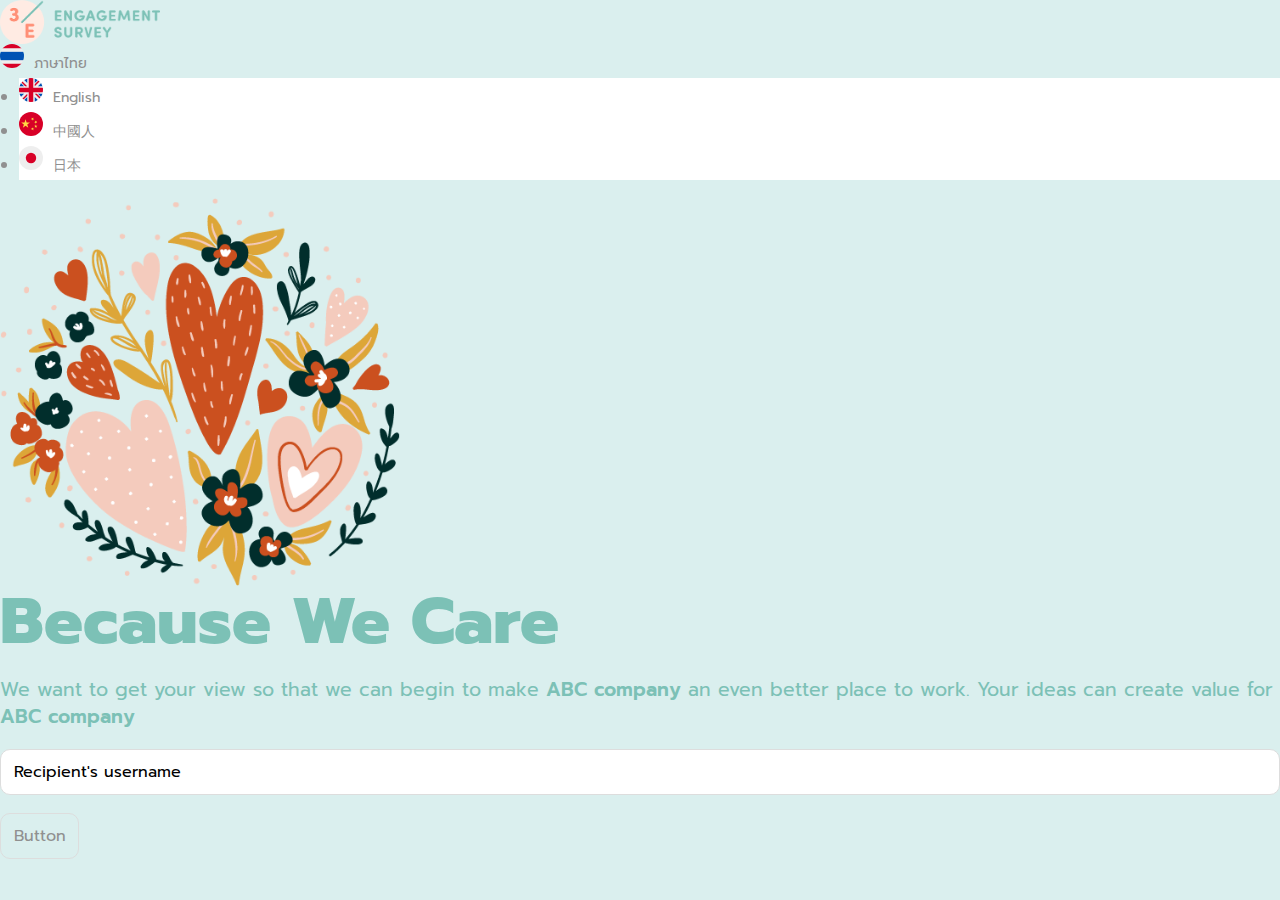
==== index.html @ 253b6a77 "New: Add hero section" ====
<!doctype html>
<html lang="en">

  <head>

    <title>3E Engagement Survey</title>

    <meta charset="utf-8">
    <meta name="viewport" content="width=device-width, initial-scale=1">
    <meta name="description" content="Powerful features built for business, designed for people, loved by teams.">

    <link href="https://cdn.jsdelivr.net/npm/bootstrap@5.2.2/dist/css/bootstrap.min.css" rel="stylesheet" integrity="sha384-Zenh87qX5JnK2Jl0vWa8Ck2rdkQ2Bzep5IDxbcnCeuOxjzrPF/et3URy9Bv1WTRi" crossorigin="anonymous">
    <link rel="preconnect" href="https://fonts.googleapis.com">
    <link rel="preconnect" href="https://fonts.gstatic.com" crossorigin>
    <link href="https://fonts.googleapis.com/css2?family=Prompt:wght@400;600;800&display=swap" rel="stylesheet">
    <link href="./assets/css/main.css" rel="stylesheet">
    <link type="image/png" href="./assets/img/favicon.png" rel="icon">

    <meta property="og:title" content="3E Engagement Survey">
    <meta property="og:url" content="//3esurvey.com">
    <meta property="og:site_name" content="3esurvey.com">
    <meta property="og:description" content="Powerful features built for business, designed for people, loved by teams.">
    <meta property="og:type" content="website">
    <meta property="og:image" content="./assets/img/og-cover.jpg">
  </head>

  <body>

    <header class="p-4">
      <div class="container">
        <div class="d-flex justify-content-between align-items-center">
          <h1 class="logo">3E Engagement Survey</h1>
  
          <div class="language dropdown text-end dropdown-menu-end">
            <a href="#" class="d-block text-decoration-none dropdown-toggle" data-bs-toggle="dropdown" aria-expanded="false">
              <svg xmlns="http://www.w3.org/2000/svg" width="24" height="24" viewBox="0 0 512 512"><mask id="a"><circle cx="256" cy="256" r="256" fill="#fff"/></mask><g mask="url(#a)"><path fill="#d80027" d="M0 0h512v89l-79.2 163.7L512 423v89H0v-89l82.7-169.6L0 89z"/><path fill="#eee" d="M0 89h512v78l-42.6 91.2L512 345v78H0v-78l40-92.5L0 167z"/><path fill="#0052b4" d="M0 167h512v178H0z"/></g></svg>
              <span>ภาษาไทย</span>
            </a>
            <ul class="dropdown-menu p-2 mt-2">
              <li>
                <a class="dropdown-item d-flex gap-3 py-2" href="#">
                  <svg xmlns="http://www.w3.org/2000/svg" width="24" height="24" viewBox="0 0 512 512"><mask id="a"><circle cx="256" cy="256" r="256" fill="#fff"/></mask><g mask="url(#a)"><path fill="#eee" d="m0 0 8 22-8 23v23l32 54-32 54v32l32 48-32 48v32l32 54-32 54v68l22-8 23 8h23l54-32 54 32h32l48-32 48 32h32l54-32 54 32h68l-8-22 8-23v-23l-32-54 32-54v-32l-32-48 32-48v-32l-32-54 32-54V0l-22 8-23-8h-23l-54 32-54-32h-32l-48 32-48-32h-32l-54 32L68 0H0z"/><path fill="#0052b4" d="M336 0v108L444 0Zm176 68L404 176h108zM0 176h108L0 68ZM68 0l108 108V0Zm108 512V404L68 512ZM0 444l108-108H0Zm512-108H404l108 108Zm-68 176L336 404v108z"/><path fill="#d80027" d="M0 0v45l131 131h45L0 0zm208 0v208H0v96h208v208h96V304h208v-96H304V0h-96zm259 0L336 131v45L512 0h-45zM176 336 0 512h45l131-131v-45zm160 0 176 176v-45L381 336h-45z"/></g></svg>
                  <span>English</span>
                </a>
              </li>
              <li>
                <a class="dropdown-item d-flex gap-3 py-2" href="#">
                  <svg xmlns="http://www.w3.org/2000/svg" width="24" height="24" viewBox="0 0 512 512"><mask id="a"><circle cx="256" cy="256" r="256" fill="#fff"/></mask><g mask="url(#a)"><path fill="#d80027" d="M0 0h512v512H0z"/><path fill="#ffda44" d="m140.1 155.8 22.1 68h71.5l-57.8 42.1 22.1 68-57.9-42-57.9 42 22.2-68-57.9-42.1H118zm163.4 240.7-16.9-20.8-25 9.7 14.5-22.5-16.9-20.9 25.9 6.9 14.6-22.5 1.4 26.8 26 6.9-25.1 9.6zm33.6-61 8-25.6-21.9-15.5 26.8-.4 7.9-25.6 8.7 25.4 26.8-.3-21.5 16 8.6 25.4-21.9-15.5zm45.3-147.6L370.6 212l19.2 18.7-26.5-3.8-11.8 24-4.6-26.4-26.6-3.8 23.8-12.5-4.6-26.5 19.2 18.7zm-78.2-73-2 26.7 24.9 10.1-26.1 6.4-1.9 26.8-14.1-22.8-26.1 6.4 17.3-20.5-14.2-22.7 24.9 10.1z"/></g></svg>
                  <span>中國人</span>
                </a>
              </li>
              <li>
                <a class="dropdown-item d-flex gap-3 py-2" href="#">
                  <svg xmlns="http://www.w3.org/2000/svg" width="24" height="24" viewBox="0 0 512 512"><mask id="a"><circle cx="256" cy="256" r="256" fill="#fff"/></mask><g mask="url(#a)"><path fill="#eee" d="M0 0h512v512H0z"/><circle cx="256" cy="256" r="111.3" fill="#d80027"/></g></svg>
                  <span>日本</span>
                </a>
              </li>
            </ul>
          </div>

        </div>
      </div>
    </header>

    <section class="hero">
      <div class="container">

        <div class="px-4 py-3 text-center">
          <img class="home-img d-block mx-auto mb-5" src="assets/img/home-img.png">
          <h1 class="title">Because We Care</h1>
          <div class="col-lg-6 mx-auto">
            <p class="lead mb-4">We want to get your view so that we can begin to make <b>ABC company</b> an even better place to work. Your ideas can create value for <b>ABC company</b></p>
          </div>
        </div>
        
      </div>
    </section>

    <section class="login">
      <div class="container">

        <div class="input-group mb-3">
          <input type="text" class="form-control" placeholder="Recipient's username" aria-label="Recipient's username" aria-describedby="button-addon2">
          <button class="btn btn-outline-secondary" type="button" id="button-addon2">Button</button>
        </div>

      </div>
    </section>
    
    <script src="https://cdn.jsdelivr.net/npm/@popperjs/core@2.11.6/dist/umd/popper.min.js" integrity="sha384-oBqDVmMz9ATKxIep9tiCxS/Z9fNfEXiDAYTujMAeBAsjFuCZSmKbSSUnQlmh/jp3" crossorigin="anonymous"></script>
    <script src="https://cdn.jsdelivr.net/npm/bootstrap@5.2.2/dist/js/bootstrap.min.js" integrity="sha384-IDwe1+LCz02ROU9k972gdyvl+AESN10+x7tBKgc9I5HFtuNz0wWnPclzo6p9vxnk" crossorigin="anonymous"></script>
  
</body>
</html>
---- assets/css/main.css ----
﻿i.icon-post{font-size:12px;font-weight:400;padding-right:5px}label.tag{font-size:12px;font-weight:400;margin-bottom:10px}label.small{font-size:12px;font-weight:400;margin-bottom:10px}label.detail{font-size:16px;font-weight:400;margin-bottom:10px}label.detail-blog{font-size:16px;font-weight:400;margin-bottom:10px}label.icon-social,a.icon-social{font-size:18px;font-weight:400}label.icon-social i,a.icon-social i{padding-left:15px}html{box-sizing:border-box}*,*:before,*:after{box-sizing:border-box}html{line-height:1.15;-webkit-text-size-adjust:100%}body{margin:0}main{display:block}h1{font-size:2em;margin:0.67em 0}hr{box-sizing:content-box;height:0;overflow:visible}pre{font-family:monospace, monospace;font-size:1em}a{background-color:transparent}abbr[title]{border-bottom:none;text-decoration:underline;text-decoration:underline dotted}b,strong{font-weight:bolder}code,kbd,samp{font-family:monospace, monospace;font-size:1em}small{font-size:80%}sub,sup{font-size:75%;line-height:0;position:relative;vertical-align:baseline}sub{bottom:-0.25em}sup{top:-0.5em}img{border-style:none}button,input,optgroup,select,textarea{font-family:inherit;font-size:100%;line-height:1.15;margin:0}button,input{overflow:visible}button,select{text-transform:none}button,[type="button"],[type="reset"],[type="submit"]{-webkit-appearance:button}button::-moz-focus-inner,[type="button"]::-moz-focus-inner,[type="reset"]::-moz-focus-inner,[type="submit"]::-moz-focus-inner{border-style:none;padding:0}button:-moz-focusring,[type="button"]:-moz-focusring,[type="reset"]:-moz-focusring,[type="submit"]:-moz-focusring{outline:1px dotted ButtonText}fieldset{padding:0.35em 0.75em 0.625em}legend{box-sizing:border-box;color:inherit;display:table;max-width:100%;padding:0;white-space:normal}progress{vertical-align:baseline}textarea{overflow:auto}[type="checkbox"],[type="radio"]{box-sizing:border-box;padding:0}[type="number"]::-webkit-inner-spin-button,[type="number"]::-webkit-outer-spin-button{height:auto}[type="search"]{-webkit-appearance:textfield;outline-offset:-2px}[type="search"]::-webkit-search-decoration{-webkit-appearance:none}::-webkit-file-upload-button{-webkit-appearance:button;font:inherit}details{display:block}summary{display:list-item}template{display:none}[hidden]{display:none}html,body{height:100%}body,h1,h2,h3,h4,h5,h6,blockquote,p,pre,dl,dd,ol,ul,figure,hr,fieldset,legend,input,select,textarea,button{margin:0;padding:0}li>ol,li>ul{margin-bottom:0}table{border-collapse:collapse;border-spacing:0}fieldset{min-width:0;border:none}input,select,textarea{appearance:none;background-clip:border-box;border-radius:0;outline:0;text-align:left;vertical-align:top;width:100%}input:focus,select:focus,textarea:focus{outline:none}input[type='checkbox'],input[type='radio']{width:auto;height:auto}input[type='checkbox']{appearance:checkbox}input[type='radio']{appearance:radio}textarea,select[size],select[multiple]{height:auto}[type="checkbox"],[type="radio"]{display:inline-block;overflow:hidden;vertical-align:middle}select::-ms-expand{display:none}select:focus::-ms-value{background-color:transparent;color:inherit}select{-webkit-appearance:none}textarea{resize:vertical}input[type='search']::-webkit-search-decoration{display:none}button{appearance:none;background:none;border:none;border-radius:0;cursor:pointer;outline:0;overflow:visible;text-align:center;vertical-align:middle;width:auto}button:focus{outline:none}[disabled],[disabled] *{box-shadow:none;cursor:not-allowed;user-select:none}address,h1,h2,h3,h4,h5,h6,blockquote,p,pre,dl,dd,ol,ul,figure,hr,table,fieldset,legend,input,select,textarea{font-size:1em;margin-bottom:1.875rem}dl,ol,ul{margin-left:1.875rem}dt,dd,li,th,td,button{font-size:1em}[type="checkbox"],[type="radio"]{margin-bottom:0}* ::-moz-selection{background-color:#fff}* ::selection{background-color:#fff}*:focus{outline:1px dotted #fff}html{font-size:62.5%;min-height:100%;overflow-y:scroll;-moz-osx-font-smoothing:grayscale;-webkit-font-smoothing:antialiased;scroll-behavior:smooth;text-rendering:optimizeLegibility}body{font-family:"Prompt",-apple-system,BlinkMacSystemFont,"Segoe UI",Roboto,Helvetica,Arial,"Noto Sans",sans-serif;font-size:1.6em;font-weight:400;color:#909090;line-height:1.8;background-color:#daefee;letter-spacing:0;color:#909090}a{cursor:pointer}@media screen and (prefers-reduced-motion: reduce){html{scroll-behavior:auto}}b,strong{font-weight:600}small{font-size:80%}big{font-size:120%}mark{background-color:#7cc1b6;color:#fff}h1{font-size:2rem}h2{font-size:1.75rem}h3{font-size:1.625rem}h4{font-size:1.375rem}a{color:#ff9178;text-decoration:none}a:hover{color:#ff7454;text-decoration:none}ul ul,ul ol,ol ul,ol ol{margin-top:2.5rem}dt{font-weight:600}hr{margin-left:auto;margin-right:auto;background-color:#ddd;border:none;display:block;height:1px;width:100%}figure{margin-bottom:0}figure img{margin-left:auto;margin-right:auto;display:block}figcaption{margin-left:auto;margin-right:auto;font-style:italic;max-width:60%;padding:1.25rem;text-align:center}img{font-style:italic;max-width:100%;vertical-align:middle}img[width],img[height]{max-width:none}table{border:1px solid #ddd;border-collapse:collapse;border-spacing:0;font-size:1em;line-height:1.6;font-weight:400;width:100%}table caption{font-style:italic;margin-bottom:1.25rem;border:0;clip:rect(0 0 0 0);height:1px;width:1px;overflow:hidden;margin:-1px;padding:0;position:absolute;white-space:nowrap}th,td{border:1px solid #ddd;padding:1.25rem;vertical-align:top}th{font-weight:600;text-align:left}thead th{border-bottom-width:2px}tfoot td{font-weight:600}.table-striped tbody tr:nth-child(odd){background-color:#f7f7f7}.table-striped tbody tr:nth-child(even){background-color:#ffffff}blockquote{background-color:#ddd;color:#909090;quotes:'“' '”' '‘' '’';font-style:italic;padding:2.5rem}blockquote p{margin-top:2.5rem;margin-bottom:0}blockquote p:first-child{margin-top:0}blockquote p:first-child::before{content:open-quote}blockquote p:last-of-type::after{content:close-quote}blockquote cite{display:inline-block;font-weight:300;margin-top:2.5rem;margin-left:1.25rem}blockquote cite::before{content:"–";display:block;position:absolute;margin-left:-1.25rem}.field{display:flex;align-items:center}legend{font-weight:600}label{display:block;margin-bottom:.625rem}input.placeholder,textarea.placeholder{color:#000}input:-moz-placeholder,textarea:-moz-placeholder{color:#000}input::-moz-placeholder,textarea::-moz-placeholder{color:#000}input:-ms-input-placeholder,textarea:-ms-input-placeholder{color:#000}input::-webkit-input-placeholder,textarea::-webkit-input-placeholder{color:#000}input,textarea,select{background-color:#fff;border:1px solid #ddd;border-radius:10px;color:#909090;padding:1.25rem}[type="checkbox"],[type="radio"]{display:inline-block;margin-top:-6px;margin-right:1.25rem}abbr[title]{text-decoration:none}button{border:1px solid #ddd;border-radius:10px;color:#909090;display:inline-block;padding:1.25rem}.logo{background-image:url(../img/logo.png);background-position:center center;background-repeat:no-repeat;display:block;text-indent:-9999px;background-size:160px 44.4px;height:44.4px;width:160px;margin-bottom:0}.language .dropdown-toggle,.language .dropdown-item{color:#909090;font-size:1.4rem}.language .dropdown-toggle span,.language .dropdown-item span{margin-left:5px}.language .dropdown-menu{background-color:#fff;border:none}.hero .home-img{max-width:400px;width:100%}.hero .title{color:#7cc1b6;font-weight:800;font-size:6.5rem;line-height:1.1}.hero .lead{color:#7cc1b6;font-weight:400;font-size:1.2em;line-height:1.4}.hero .lead b{font-weight:600;white-space:nowrap}

/*# sourceMappingURL=main.css.map */
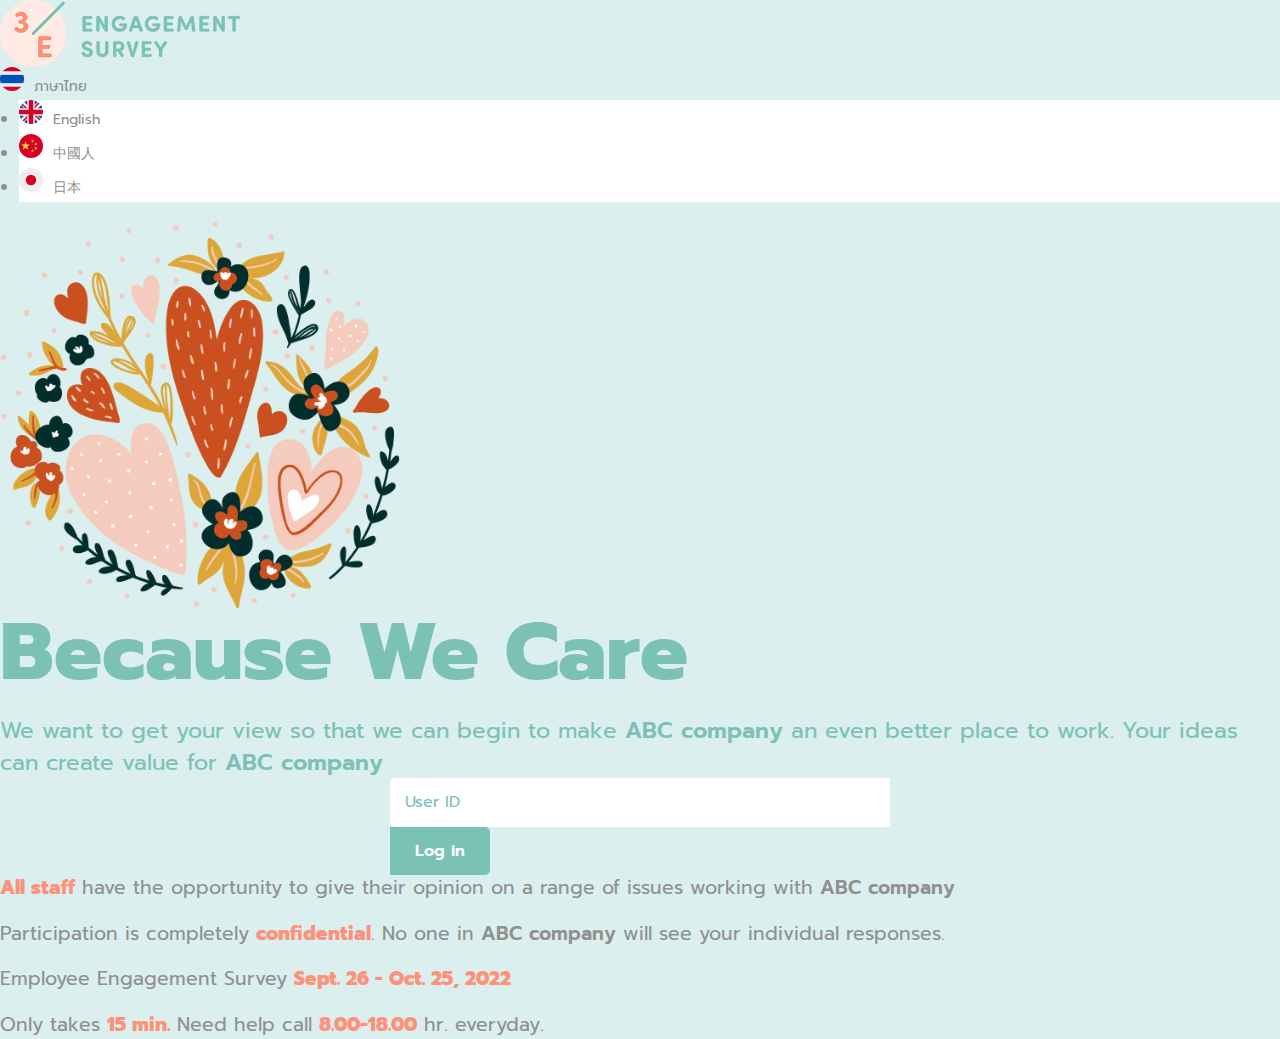
==== commit f75e1948: "New: Completed home page" ====
--- a/index.html
+++ b/index.html
@@ -26,8 +26,9 @@
 
   <body>
 
-    <header class="p-4">
+    <header class="p-4 pb-lg-0">
       <div class="container">
+
         <div class="d-flex justify-content-between align-items-center">
           <h1 class="logo">3E Engagement Survey</h1>
   
@@ -59,30 +60,44 @@
           </div>
 
         </div>
+
       </div>
     </header>
 
     <section class="hero">
       <div class="container">
 
-        <div class="px-4 py-3 text-center">
+        <div class="p-5 pt-lg-0 text-center">
           <img class="home-img d-block mx-auto mb-5" src="assets/img/home-img.png">
           <h1 class="title">Because We Care</h1>
-          <div class="col-lg-6 mx-auto">
-            <p class="lead mb-4">We want to get your view so that we can begin to make <b>ABC company</b> an even better place to work. Your ideas can create value for <b>ABC company</b></p>
+          <div class="col-xl-8 mx-auto">
+            <p class="lead">We want to get your view so that we can begin to make <b>ABC company</b> an even better place to work. Your ideas can create value for <b>ABC company</b></p>
           </div>
         </div>
         
       </div>
     </section>
 
-    <section class="login">
+    <section class="login px-5 py-3">
       <div class="container">
 
-        <div class="input-group mb-3">
-          <input type="text" class="form-control" placeholder="Recipient's username" aria-label="Recipient's username" aria-describedby="button-addon2">
-          <button class="btn btn-outline-secondary" type="button" id="button-addon2">Button</button>
-        </div>
+        <form class="input-group">
+          <input type="text" class="form-control" placeholder="User ID" aria-label="User ID" aria-describedby="button-login">
+          <button class="btn btn-primary" type="button" id="button-login" type="submit">Log in</button>
+        </form>
+
+      </div>
+    </section>
+
+    <section class="info-text p-5">
+      <div class="container">
+
+        <article class="article d-grid gap-4 gap-xl-5">
+          <p><span class="highlight">All staff</span> have the opportunity to give their opinion on a range of issues working with <b>ABC company</b></p>
+          <p>Participation is completely <span class="highlight">confidential</span>. No one in <b>ABC company</b> will see your individual responses.</p>
+          <p>Employee Engagement Survey <span class="highlight">Sept. 26 - Oct. 25, 2022</span></p>
+          <p>Only takes <span class="highlight">15 min.</span> Need help call <span class="highlight">8.00-18.00</span> hr. everyday.</p>
+        </article>
 
       </div>
     </section>
--- a/assets/css/main.css
+++ b/assets/css/main.css
@@ -1,3 +1,3 @@
-﻿i.icon-post{font-size:12px;font-weight:400;padding-right:5px}label.tag{font-size:12px;font-weight:400;margin-bottom:10px}label.small{font-size:12px;font-weight:400;margin-bottom:10px}label.detail{font-size:16px;font-weight:400;margin-bottom:10px}label.detail-blog{font-size:16px;font-weight:400;margin-bottom:10px}label.icon-social,a.icon-social{font-size:18px;font-weight:400}label.icon-social i,a.icon-social i{padding-left:15px}html{box-sizing:border-box}*,*:before,*:after{box-sizing:border-box}html{line-height:1.15;-webkit-text-size-adjust:100%}body{margin:0}main{display:block}h1{font-size:2em;margin:0.67em 0}hr{box-sizing:content-box;height:0;overflow:visible}pre{font-family:monospace, monospace;font-size:1em}a{background-color:transparent}abbr[title]{border-bottom:none;text-decoration:underline;text-decoration:underline dotted}b,strong{font-weight:bolder}code,kbd,samp{font-family:monospace, monospace;font-size:1em}small{font-size:80%}sub,sup{font-size:75%;line-height:0;position:relative;vertical-align:baseline}sub{bottom:-0.25em}sup{top:-0.5em}img{border-style:none}button,input,optgroup,select,textarea{font-family:inherit;font-size:100%;line-height:1.15;margin:0}button,input{overflow:visible}button,select{text-transform:none}button,[type="button"],[type="reset"],[type="submit"]{-webkit-appearance:button}button::-moz-focus-inner,[type="button"]::-moz-focus-inner,[type="reset"]::-moz-focus-inner,[type="submit"]::-moz-focus-inner{border-style:none;padding:0}button:-moz-focusring,[type="button"]:-moz-focusring,[type="reset"]:-moz-focusring,[type="submit"]:-moz-focusring{outline:1px dotted ButtonText}fieldset{padding:0.35em 0.75em 0.625em}legend{box-sizing:border-box;color:inherit;display:table;max-width:100%;padding:0;white-space:normal}progress{vertical-align:baseline}textarea{overflow:auto}[type="checkbox"],[type="radio"]{box-sizing:border-box;padding:0}[type="number"]::-webkit-inner-spin-button,[type="number"]::-webkit-outer-spin-button{height:auto}[type="search"]{-webkit-appearance:textfield;outline-offset:-2px}[type="search"]::-webkit-search-decoration{-webkit-appearance:none}::-webkit-file-upload-button{-webkit-appearance:button;font:inherit}details{display:block}summary{display:list-item}template{display:none}[hidden]{display:none}html,body{height:100%}body,h1,h2,h3,h4,h5,h6,blockquote,p,pre,dl,dd,ol,ul,figure,hr,fieldset,legend,input,select,textarea,button{margin:0;padding:0}li>ol,li>ul{margin-bottom:0}table{border-collapse:collapse;border-spacing:0}fieldset{min-width:0;border:none}input,select,textarea{appearance:none;background-clip:border-box;border-radius:0;outline:0;text-align:left;vertical-align:top;width:100%}input:focus,select:focus,textarea:focus{outline:none}input[type='checkbox'],input[type='radio']{width:auto;height:auto}input[type='checkbox']{appearance:checkbox}input[type='radio']{appearance:radio}textarea,select[size],select[multiple]{height:auto}[type="checkbox"],[type="radio"]{display:inline-block;overflow:hidden;vertical-align:middle}select::-ms-expand{display:none}select:focus::-ms-value{background-color:transparent;color:inherit}select{-webkit-appearance:none}textarea{resize:vertical}input[type='search']::-webkit-search-decoration{display:none}button{appearance:none;background:none;border:none;border-radius:0;cursor:pointer;outline:0;overflow:visible;text-align:center;vertical-align:middle;width:auto}button:focus{outline:none}[disabled],[disabled] *{box-shadow:none;cursor:not-allowed;user-select:none}address,h1,h2,h3,h4,h5,h6,blockquote,p,pre,dl,dd,ol,ul,figure,hr,table,fieldset,legend,input,select,textarea{font-size:1em;margin-bottom:1.875rem}dl,ol,ul{margin-left:1.875rem}dt,dd,li,th,td,button{font-size:1em}[type="checkbox"],[type="radio"]{margin-bottom:0}* ::-moz-selection{background-color:#fff}* ::selection{background-color:#fff}*:focus{outline:1px dotted #fff}html{font-size:62.5%;min-height:100%;overflow-y:scroll;-moz-osx-font-smoothing:grayscale;-webkit-font-smoothing:antialiased;scroll-behavior:smooth;text-rendering:optimizeLegibility}body{font-family:"Prompt",-apple-system,BlinkMacSystemFont,"Segoe UI",Roboto,Helvetica,Arial,"Noto Sans",sans-serif;font-size:1.6em;font-weight:400;color:#909090;line-height:1.8;background-color:#daefee;letter-spacing:0;color:#909090}a{cursor:pointer}@media screen and (prefers-reduced-motion: reduce){html{scroll-behavior:auto}}b,strong{font-weight:600}small{font-size:80%}big{font-size:120%}mark{background-color:#7cc1b6;color:#fff}h1{font-size:2rem}h2{font-size:1.75rem}h3{font-size:1.625rem}h4{font-size:1.375rem}a{color:#ff9178;text-decoration:none}a:hover{color:#ff7454;text-decoration:none}ul ul,ul ol,ol ul,ol ol{margin-top:2.5rem}dt{font-weight:600}hr{margin-left:auto;margin-right:auto;background-color:#ddd;border:none;display:block;height:1px;width:100%}figure{margin-bottom:0}figure img{margin-left:auto;margin-right:auto;display:block}figcaption{margin-left:auto;margin-right:auto;font-style:italic;max-width:60%;padding:1.25rem;text-align:center}img{font-style:italic;max-width:100%;vertical-align:middle}img[width],img[height]{max-width:none}table{border:1px solid #ddd;border-collapse:collapse;border-spacing:0;font-size:1em;line-height:1.6;font-weight:400;width:100%}table caption{font-style:italic;margin-bottom:1.25rem;border:0;clip:rect(0 0 0 0);height:1px;width:1px;overflow:hidden;margin:-1px;padding:0;position:absolute;white-space:nowrap}th,td{border:1px solid #ddd;padding:1.25rem;vertical-align:top}th{font-weight:600;text-align:left}thead th{border-bottom-width:2px}tfoot td{font-weight:600}.table-striped tbody tr:nth-child(odd){background-color:#f7f7f7}.table-striped tbody tr:nth-child(even){background-color:#ffffff}blockquote{background-color:#ddd;color:#909090;quotes:'“' '”' '‘' '’';font-style:italic;padding:2.5rem}blockquote p{margin-top:2.5rem;margin-bottom:0}blockquote p:first-child{margin-top:0}blockquote p:first-child::before{content:open-quote}blockquote p:last-of-type::after{content:close-quote}blockquote cite{display:inline-block;font-weight:300;margin-top:2.5rem;margin-left:1.25rem}blockquote cite::before{content:"–";display:block;position:absolute;margin-left:-1.25rem}.field{display:flex;align-items:center}legend{font-weight:600}label{display:block;margin-bottom:.625rem}input.placeholder,textarea.placeholder{color:#000}input:-moz-placeholder,textarea:-moz-placeholder{color:#000}input::-moz-placeholder,textarea::-moz-placeholder{color:#000}input:-ms-input-placeholder,textarea:-ms-input-placeholder{color:#000}input::-webkit-input-placeholder,textarea::-webkit-input-placeholder{color:#000}input,textarea,select{background-color:#fff;border:1px solid #ddd;border-radius:10px;color:#909090;padding:1.25rem}[type="checkbox"],[type="radio"]{display:inline-block;margin-top:-6px;margin-right:1.25rem}abbr[title]{text-decoration:none}button{border:1px solid #ddd;border-radius:10px;color:#909090;display:inline-block;padding:1.25rem}.logo{background-image:url(../img/logo.png);background-position:center center;background-repeat:no-repeat;display:block;text-indent:-9999px;background-size:160px 44.4px;height:44.4px;width:160px;margin-bottom:0}.language .dropdown-toggle,.language .dropdown-item{color:#909090;font-size:1.4rem}.language .dropdown-toggle span,.language .dropdown-item span{margin-left:5px}.language .dropdown-menu{background-color:#fff;border:none}.hero .home-img{max-width:400px;width:100%}.hero .title{color:#7cc1b6;font-weight:800;font-size:6.5rem;line-height:1.1}.hero .lead{color:#7cc1b6;font-weight:400;font-size:1.2em;line-height:1.4}.hero .lead b{font-weight:600;white-space:nowrap}
+﻿i.icon-post{font-size:12px;font-weight:400;padding-right:5px}label.tag{font-size:12px;font-weight:400;margin-bottom:10px}label.small{font-size:12px;font-weight:400;margin-bottom:10px}label.detail{font-size:16px;font-weight:400;margin-bottom:10px}label.detail-blog{font-size:16px;font-weight:400;margin-bottom:10px}label.icon-social,a.icon-social{font-size:18px;font-weight:400}label.icon-social i,a.icon-social i{padding-left:15px}html{box-sizing:border-box}*,*:before,*:after{box-sizing:border-box}html{line-height:1.15;-webkit-text-size-adjust:100%}body{margin:0}main{display:block}h1{font-size:2em;margin:0.67em 0}hr{box-sizing:content-box;height:0;overflow:visible}pre{font-family:monospace, monospace;font-size:1em}a{background-color:transparent}abbr[title]{border-bottom:none;text-decoration:underline;text-decoration:underline dotted}b,strong{font-weight:bolder}code,kbd,samp{font-family:monospace, monospace;font-size:1em}small{font-size:80%}sub,sup{font-size:75%;line-height:0;position:relative;vertical-align:baseline}sub{bottom:-0.25em}sup{top:-0.5em}img{border-style:none}button,input,optgroup,select,textarea{font-family:inherit;font-size:100%;line-height:1.15;margin:0}button,input{overflow:visible}button,select{text-transform:none}button,[type="button"],[type="reset"],[type="submit"]{-webkit-appearance:button}button::-moz-focus-inner,[type="button"]::-moz-focus-inner,[type="reset"]::-moz-focus-inner,[type="submit"]::-moz-focus-inner{border-style:none;padding:0}button:-moz-focusring,[type="button"]:-moz-focusring,[type="reset"]:-moz-focusring,[type="submit"]:-moz-focusring{outline:1px dotted ButtonText}fieldset{padding:0.35em 0.75em 0.625em}legend{box-sizing:border-box;color:inherit;display:table;max-width:100%;padding:0;white-space:normal}progress{vertical-align:baseline}textarea{overflow:auto}[type="checkbox"],[type="radio"]{box-sizing:border-box;padding:0}[type="number"]::-webkit-inner-spin-button,[type="number"]::-webkit-outer-spin-button{height:auto}[type="search"]{-webkit-appearance:textfield;outline-offset:-2px}[type="search"]::-webkit-search-decoration{-webkit-appearance:none}::-webkit-file-upload-button{-webkit-appearance:button;font:inherit}details{display:block}summary{display:list-item}template{display:none}[hidden]{display:none}html,body{height:100%}body,h1,h2,h3,h4,h5,h6,blockquote,p,pre,dl,dd,ol,ul,figure,hr,fieldset,legend,input,select,textarea,button{margin:0;padding:0}li>ol,li>ul{margin-bottom:0}table{border-collapse:collapse;border-spacing:0}fieldset{min-width:0;border:none}input,select,textarea{appearance:none;background-clip:border-box;border-radius:0;outline:0;text-align:left;vertical-align:top;width:100%}input:focus,select:focus,textarea:focus{outline:none}input[type='checkbox'],input[type='radio']{width:auto;height:auto}input[type='checkbox']{appearance:checkbox}input[type='radio']{appearance:radio}textarea,select[size],select[multiple]{height:auto}[type="checkbox"],[type="radio"]{display:inline-block;overflow:hidden;vertical-align:middle}select::-ms-expand{display:none}select:focus::-ms-value{background-color:transparent;color:inherit}select{-webkit-appearance:none}textarea{resize:vertical}input[type='search']::-webkit-search-decoration{display:none}button{appearance:none;background:none;border:none;border-radius:0;cursor:pointer;outline:0;overflow:visible;text-align:center;vertical-align:middle;width:auto}button:focus{outline:none}[disabled],[disabled] *{box-shadow:none;cursor:not-allowed;user-select:none}address,h1,h2,h3,h4,h5,h6,blockquote,p,pre,dl,dd,ol,ul,figure,hr,table,fieldset,legend,input,select,textarea{font-size:1em;margin-bottom:1.875rem}dl,ol,ul{margin-left:1.875rem}dt,dd,li,th,td,button{font-size:1em}[type="checkbox"],[type="radio"]{margin-bottom:0}* ::-moz-selection{background-color:#fff}* ::selection{background-color:#fff}*:focus{outline:1px dotted #fff}html{font-size:62.5%;min-height:100%;overflow-y:scroll;-moz-osx-font-smoothing:grayscale;-webkit-font-smoothing:antialiased;scroll-behavior:smooth;text-rendering:optimizeLegibility}body{font-family:"Prompt",-apple-system,BlinkMacSystemFont,"Segoe UI",Roboto,Helvetica,Arial,"Noto Sans",sans-serif;font-size:1.6em;font-weight:400;color:#909090;line-height:1.8;background-color:#daefee;letter-spacing:0;color:#909090}a{cursor:pointer}@media screen and (prefers-reduced-motion: reduce){html{scroll-behavior:auto}}b,strong{font-weight:600}small{font-size:80%}big{font-size:120%}mark{background-color:#7cc1b6;color:#fff}h1{font-size:2rem}h2{font-size:1.75rem}h3{font-size:1.625rem}h4{font-size:1.375rem}a{color:#ff9178;text-decoration:none}a:hover{color:#ff7454;text-decoration:none}ul ul,ul ol,ol ul,ol ol{margin-top:2.5rem}dt{font-weight:600}hr{margin-left:auto;margin-right:auto;background-color:#ddd;border:none;display:block;height:1px;width:100%}figure{margin-bottom:0}figure img{margin-left:auto;margin-right:auto;display:block}figcaption{margin-left:auto;margin-right:auto;font-style:italic;max-width:60%;padding:1.25rem;text-align:center}img{font-style:italic;max-width:100%;vertical-align:middle}img[width],img[height]{max-width:none}table{border:1px solid #ddd;border-collapse:collapse;border-spacing:0;font-size:1em;line-height:1.6;font-weight:400;width:100%}table caption{font-style:italic;margin-bottom:1.25rem;border:0;clip:rect(0 0 0 0);height:1px;width:1px;overflow:hidden;margin:-1px;padding:0;position:absolute;white-space:nowrap}th,td{border:1px solid #ddd;padding:1.25rem;vertical-align:top}th{font-weight:600;text-align:left}thead th{border-bottom-width:2px}tfoot td{font-weight:600}.table-striped tbody tr:nth-child(odd){background-color:#f7f7f7}.table-striped tbody tr:nth-child(even){background-color:#ffffff}blockquote{background-color:#ddd;color:#909090;quotes:'“' '”' '‘' '’';font-style:italic;padding:2.5rem}blockquote p{margin-top:2.5rem;margin-bottom:0}blockquote p:first-child{margin-top:0}blockquote p:first-child::before{content:open-quote}blockquote p:last-of-type::after{content:close-quote}blockquote cite{display:inline-block;font-weight:300;margin-top:2.5rem;margin-left:1.25rem}blockquote cite::before{content:"–";display:block;position:absolute;margin-left:-1.25rem}.field{display:flex;align-items:center}legend{font-weight:600}label{display:block;margin-bottom:.625rem}input.placeholder,textarea.placeholder{color:#7cc1b6}input:-moz-placeholder,textarea:-moz-placeholder{color:#7cc1b6}input::-moz-placeholder,textarea::-moz-placeholder{color:#7cc1b6}input:-ms-input-placeholder,textarea:-ms-input-placeholder{color:#7cc1b6}input::-webkit-input-placeholder,textarea::-webkit-input-placeholder{color:#7cc1b6}input,textarea,select{background-color:#fff;border:1px solid #ddd;border-radius:5px;color:#909090;padding:1.25rem}[type="checkbox"],[type="radio"]{display:inline-block;margin-top:-6px;margin-right:1.25rem}abbr[title]{text-decoration:none}button{border:1px solid #ddd;border-radius:5px;color:#909090;display:inline-block;padding:1.25rem}.btn-check:checked+.btn,.btn.active,.btn.show,.btn:first-child:active,:not(.btn-check)+.btn:active{color:#fff;border:none;background-color:#4da396}.form-control:focus,.btn:focus-visible{box-shadow:0 0 0 0.25rem rgba(124,193,182,0.3)}.logo{background-image:url(../img/logo.png);background-position:center center;background-repeat:no-repeat;display:block;text-indent:-9999px;background-size:160px 44.4px;height:44.4px;width:160px;margin-bottom:0}@media only screen and (min-width: 1024px){.logo{background-image:url(../img/logo.png);background-position:center center;background-repeat:no-repeat;display:block;text-indent:-9999px;background-size:240px 66.6px;height:66.6px;width:240px}}.language .dropdown-toggle,.language .dropdown-item{color:#909090;font-size:1.4rem}.language .dropdown-toggle span,.language .dropdown-item span{margin-left:5px}.language .dropdown-item:focus,.language .dropdown-item:hover{background-color:#ffebe3}.language .dropdown-menu{background-color:#fff;border:none}.hero .home-img{max-width:400px;width:100%}.hero .title{color:#7cc1b6;font-weight:800;font-size:6.5rem;line-height:1.1}@media only screen and (min-width: 1024px){.hero .title{font-size:8rem}}.hero .lead{color:#7cc1b6;font-weight:400;font-size:1.2em;line-height:1.4;margin-bottom:0}.hero .lead b{font-weight:600;white-space:nowrap}@media only screen and (min-width: 1024px){.hero .lead{font-size:1.4em}}.login{margin:0 auto;width:100%;max-width:500px}.login .form-control{border:none;border-radius:5px 0 0 5px;font-size:1em;color:#7cc1b6;padding:15px;margin-bottom:0}.login .form-control.placeholder{color:#7cc1b6}.login .form-control:-moz-placeholder{color:#7cc1b6}.login .form-control::-moz-placeholder{color:#7cc1b6}.login .form-control:-ms-input-placeholder{color:#7cc1b6}.login .form-control::-webkit-input-placeholder{color:#7cc1b6}.login .btn{border:none;border-radius:0 5px 5px 0;font-size:1em;background-color:#7cc1b6;color:#fff;padding:15px 25px;font-weight:600}.info-text p{color:#909090;font-weight:400;font-size:1.2em;line-height:1.4}.info-text p b{font-weight:600;white-space:nowrap}.info-text .highlight{color:#ff9178;font-weight:800}@media only screen and (min-width: 1024px){.info-text .article{grid-template-columns:repeat(4, 1fr)}}
 
 /*# sourceMappingURL=main.css.map */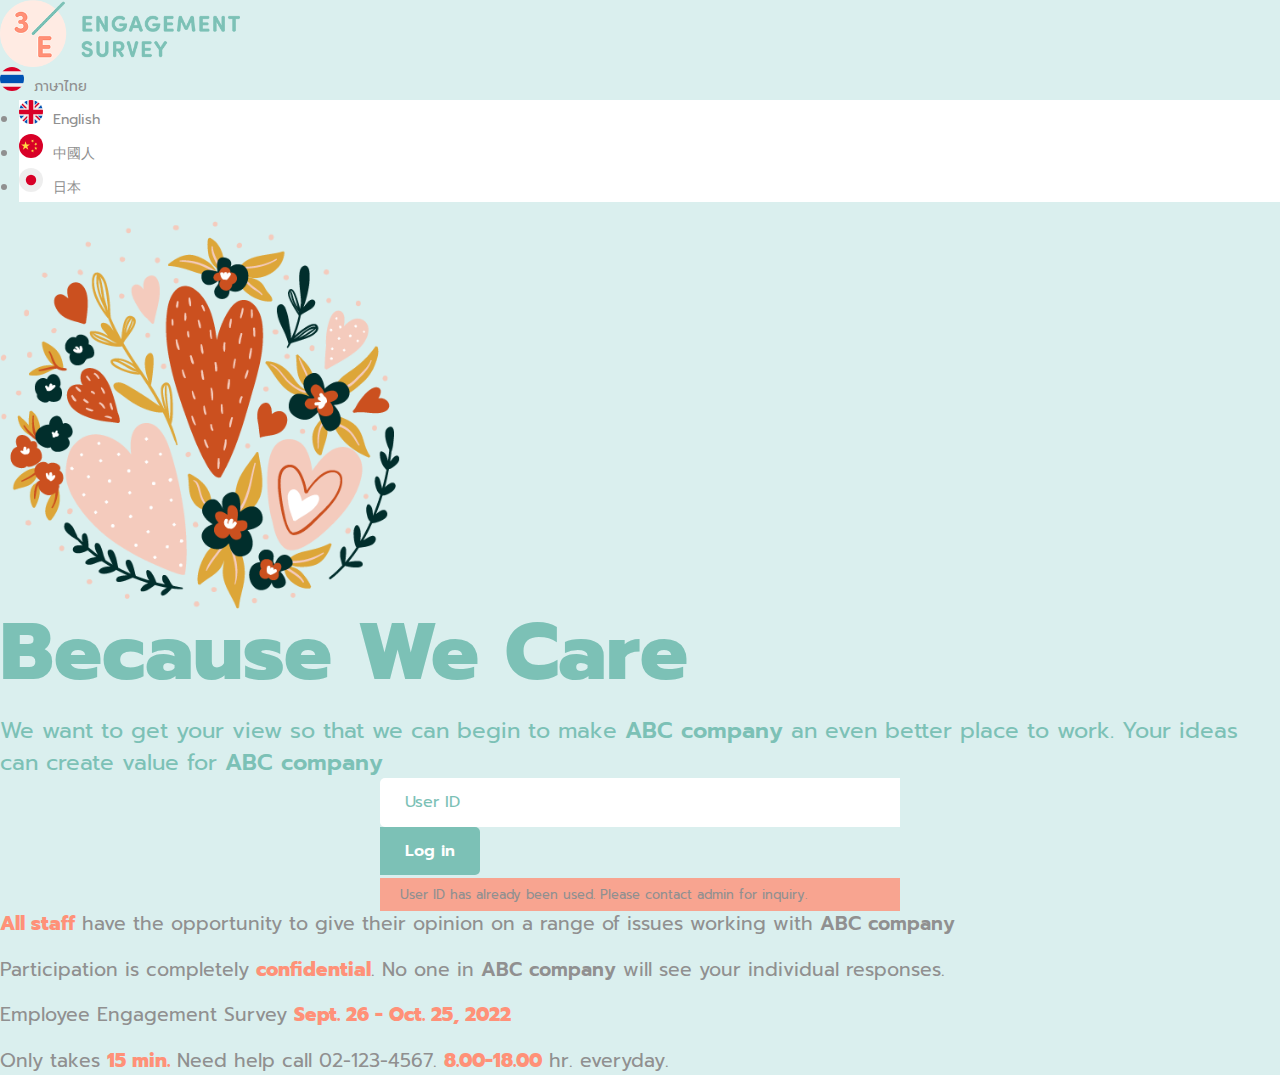
==== commit f1212ed5: "New: Add validation on home page" ====
--- a/index.html
+++ b/index.html
@@ -68,7 +68,7 @@
       <div class="container">
 
         <div class="p-5 pt-lg-0 text-center">
-          <img class="home-img d-block mx-auto mb-5" src="assets/img/home-img.png">
+          <img class="home-img d-block mx-auto mb-5" src="uploads/home-img.png">
           <h1 class="title">Because We Care</h1>
           <div class="col-xl-8 mx-auto">
             <p class="lead">We want to get your view so that we can begin to make <b>ABC company</b> an even better place to work. Your ideas can create value for <b>ABC company</b></p>
@@ -78,12 +78,15 @@
       </div>
     </section>
 
-    <section class="login px-5 py-3">
+    <section class="login px-5 pt-3 pb-5">
       <div class="container">
 
-        <form class="input-group">
-          <input type="text" class="form-control" placeholder="User ID" aria-label="User ID" aria-describedby="button-login">
-          <button class="btn btn-primary" type="button" id="button-login" type="submit">Log in</button>
+        <form class="needs-validation -was-validated" novalidate>
+          <div class="input-group has-validation">
+            <input type="text" class="form-control" placeholder="User ID" aria-label="User ID" aria-describedby="button-login" required>
+            <button class="btn btn-primary" id="button-login" type="submit">Log in</button>
+            <div class="invalid-tooltip">User ID has already been used. Please contact admin for inquiry.</div>
+          </div>
         </form>
 
       </div>
@@ -96,7 +99,7 @@
           <p><span class="highlight">All staff</span> have the opportunity to give their opinion on a range of issues working with <b>ABC company</b></p>
           <p>Participation is completely <span class="highlight">confidential</span>. No one in <b>ABC company</b> will see your individual responses.</p>
           <p>Employee Engagement Survey <span class="highlight">Sept. 26 - Oct. 25, 2022</span></p>
-          <p>Only takes <span class="highlight">15 min.</span> Need help call <span class="highlight">8.00-18.00</span> hr. everyday.</p>
+          <p>Only takes <span class="highlight">15 min.</span> Need help call 02-123-4567. <span class="highlight">8.00-18.00</span> hr. everyday.</p>
         </article>
 
       </div>
--- a/assets/css/main.css
+++ b/assets/css/main.css
@@ -1,3 +1,3 @@
-﻿i.icon-post{font-size:12px;font-weight:400;padding-right:5px}label.tag{font-size:12px;font-weight:400;margin-bottom:10px}label.small{font-size:12px;font-weight:400;margin-bottom:10px}label.detail{font-size:16px;font-weight:400;margin-bottom:10px}label.detail-blog{font-size:16px;font-weight:400;margin-bottom:10px}label.icon-social,a.icon-social{font-size:18px;font-weight:400}label.icon-social i,a.icon-social i{padding-left:15px}html{box-sizing:border-box}*,*:before,*:after{box-sizing:border-box}html{line-height:1.15;-webkit-text-size-adjust:100%}body{margin:0}main{display:block}h1{font-size:2em;margin:0.67em 0}hr{box-sizing:content-box;height:0;overflow:visible}pre{font-family:monospace, monospace;font-size:1em}a{background-color:transparent}abbr[title]{border-bottom:none;text-decoration:underline;text-decoration:underline dotted}b,strong{font-weight:bolder}code,kbd,samp{font-family:monospace, monospace;font-size:1em}small{font-size:80%}sub,sup{font-size:75%;line-height:0;position:relative;vertical-align:baseline}sub{bottom:-0.25em}sup{top:-0.5em}img{border-style:none}button,input,optgroup,select,textarea{font-family:inherit;font-size:100%;line-height:1.15;margin:0}button,input{overflow:visible}button,select{text-transform:none}button,[type="button"],[type="reset"],[type="submit"]{-webkit-appearance:button}button::-moz-focus-inner,[type="button"]::-moz-focus-inner,[type="reset"]::-moz-focus-inner,[type="submit"]::-moz-focus-inner{border-style:none;padding:0}button:-moz-focusring,[type="button"]:-moz-focusring,[type="reset"]:-moz-focusring,[type="submit"]:-moz-focusring{outline:1px dotted ButtonText}fieldset{padding:0.35em 0.75em 0.625em}legend{box-sizing:border-box;color:inherit;display:table;max-width:100%;padding:0;white-space:normal}progress{vertical-align:baseline}textarea{overflow:auto}[type="checkbox"],[type="radio"]{box-sizing:border-box;padding:0}[type="number"]::-webkit-inner-spin-button,[type="number"]::-webkit-outer-spin-button{height:auto}[type="search"]{-webkit-appearance:textfield;outline-offset:-2px}[type="search"]::-webkit-search-decoration{-webkit-appearance:none}::-webkit-file-upload-button{-webkit-appearance:button;font:inherit}details{display:block}summary{display:list-item}template{display:none}[hidden]{display:none}html,body{height:100%}body,h1,h2,h3,h4,h5,h6,blockquote,p,pre,dl,dd,ol,ul,figure,hr,fieldset,legend,input,select,textarea,button{margin:0;padding:0}li>ol,li>ul{margin-bottom:0}table{border-collapse:collapse;border-spacing:0}fieldset{min-width:0;border:none}input,select,textarea{appearance:none;background-clip:border-box;border-radius:0;outline:0;text-align:left;vertical-align:top;width:100%}input:focus,select:focus,textarea:focus{outline:none}input[type='checkbox'],input[type='radio']{width:auto;height:auto}input[type='checkbox']{appearance:checkbox}input[type='radio']{appearance:radio}textarea,select[size],select[multiple]{height:auto}[type="checkbox"],[type="radio"]{display:inline-block;overflow:hidden;vertical-align:middle}select::-ms-expand{display:none}select:focus::-ms-value{background-color:transparent;color:inherit}select{-webkit-appearance:none}textarea{resize:vertical}input[type='search']::-webkit-search-decoration{display:none}button{appearance:none;background:none;border:none;border-radius:0;cursor:pointer;outline:0;overflow:visible;text-align:center;vertical-align:middle;width:auto}button:focus{outline:none}[disabled],[disabled] *{box-shadow:none;cursor:not-allowed;user-select:none}address,h1,h2,h3,h4,h5,h6,blockquote,p,pre,dl,dd,ol,ul,figure,hr,table,fieldset,legend,input,select,textarea{font-size:1em;margin-bottom:1.875rem}dl,ol,ul{margin-left:1.875rem}dt,dd,li,th,td,button{font-size:1em}[type="checkbox"],[type="radio"]{margin-bottom:0}* ::-moz-selection{background-color:#fff}* ::selection{background-color:#fff}*:focus{outline:1px dotted #fff}html{font-size:62.5%;min-height:100%;overflow-y:scroll;-moz-osx-font-smoothing:grayscale;-webkit-font-smoothing:antialiased;scroll-behavior:smooth;text-rendering:optimizeLegibility}body{font-family:"Prompt",-apple-system,BlinkMacSystemFont,"Segoe UI",Roboto,Helvetica,Arial,"Noto Sans",sans-serif;font-size:1.6em;font-weight:400;color:#909090;line-height:1.8;background-color:#daefee;letter-spacing:0;color:#909090}a{cursor:pointer}@media screen and (prefers-reduced-motion: reduce){html{scroll-behavior:auto}}b,strong{font-weight:600}small{font-size:80%}big{font-size:120%}mark{background-color:#7cc1b6;color:#fff}h1{font-size:2rem}h2{font-size:1.75rem}h3{font-size:1.625rem}h4{font-size:1.375rem}a{color:#ff9178;text-decoration:none}a:hover{color:#ff7454;text-decoration:none}ul ul,ul ol,ol ul,ol ol{margin-top:2.5rem}dt{font-weight:600}hr{margin-left:auto;margin-right:auto;background-color:#ddd;border:none;display:block;height:1px;width:100%}figure{margin-bottom:0}figure img{margin-left:auto;margin-right:auto;display:block}figcaption{margin-left:auto;margin-right:auto;font-style:italic;max-width:60%;padding:1.25rem;text-align:center}img{font-style:italic;max-width:100%;vertical-align:middle}img[width],img[height]{max-width:none}table{border:1px solid #ddd;border-collapse:collapse;border-spacing:0;font-size:1em;line-height:1.6;font-weight:400;width:100%}table caption{font-style:italic;margin-bottom:1.25rem;border:0;clip:rect(0 0 0 0);height:1px;width:1px;overflow:hidden;margin:-1px;padding:0;position:absolute;white-space:nowrap}th,td{border:1px solid #ddd;padding:1.25rem;vertical-align:top}th{font-weight:600;text-align:left}thead th{border-bottom-width:2px}tfoot td{font-weight:600}.table-striped tbody tr:nth-child(odd){background-color:#f7f7f7}.table-striped tbody tr:nth-child(even){background-color:#ffffff}blockquote{background-color:#ddd;color:#909090;quotes:'“' '”' '‘' '’';font-style:italic;padding:2.5rem}blockquote p{margin-top:2.5rem;margin-bottom:0}blockquote p:first-child{margin-top:0}blockquote p:first-child::before{content:open-quote}blockquote p:last-of-type::after{content:close-quote}blockquote cite{display:inline-block;font-weight:300;margin-top:2.5rem;margin-left:1.25rem}blockquote cite::before{content:"–";display:block;position:absolute;margin-left:-1.25rem}.field{display:flex;align-items:center}legend{font-weight:600}label{display:block;margin-bottom:.625rem}input.placeholder,textarea.placeholder{color:#7cc1b6}input:-moz-placeholder,textarea:-moz-placeholder{color:#7cc1b6}input::-moz-placeholder,textarea::-moz-placeholder{color:#7cc1b6}input:-ms-input-placeholder,textarea:-ms-input-placeholder{color:#7cc1b6}input::-webkit-input-placeholder,textarea::-webkit-input-placeholder{color:#7cc1b6}input,textarea,select{background-color:#fff;border:1px solid #ddd;border-radius:5px;color:#909090;padding:1.25rem}[type="checkbox"],[type="radio"]{display:inline-block;margin-top:-6px;margin-right:1.25rem}abbr[title]{text-decoration:none}button{border:1px solid #ddd;border-radius:5px;color:#909090;display:inline-block;padding:1.25rem}.btn-check:checked+.btn,.btn.active,.btn.show,.btn:first-child:active,:not(.btn-check)+.btn:active{color:#fff;border:none;background-color:#4da396}.form-control:focus,.btn:focus-visible{box-shadow:0 0 0 0.25rem rgba(124,193,182,0.3)}.logo{background-image:url(../img/logo.png);background-position:center center;background-repeat:no-repeat;display:block;text-indent:-9999px;background-size:160px 44.4px;height:44.4px;width:160px;margin-bottom:0}@media only screen and (min-width: 1024px){.logo{background-image:url(../img/logo.png);background-position:center center;background-repeat:no-repeat;display:block;text-indent:-9999px;background-size:240px 66.6px;height:66.6px;width:240px}}.language .dropdown-toggle,.language .dropdown-item{color:#909090;font-size:1.4rem}.language .dropdown-toggle span,.language .dropdown-item span{margin-left:5px}.language .dropdown-item:focus,.language .dropdown-item:hover{background-color:#ffebe3}.language .dropdown-menu{background-color:#fff;border:none}.hero .home-img{max-width:400px;width:100%}.hero .title{color:#7cc1b6;font-weight:800;font-size:6.5rem;line-height:1.1}@media only screen and (min-width: 1024px){.hero .title{font-size:8rem}}.hero .lead{color:#7cc1b6;font-weight:400;font-size:1.2em;line-height:1.4;margin-bottom:0}.hero .lead b{font-weight:600;white-space:nowrap}@media only screen and (min-width: 1024px){.hero .lead{font-size:1.4em}}.login{margin:0 auto;width:100%;max-width:500px}.login .form-control{border:none;border-radius:5px 0 0 5px;font-size:1em;color:#7cc1b6;padding:15px;margin-bottom:0}.login .form-control.placeholder{color:#7cc1b6}.login .form-control:-moz-placeholder{color:#7cc1b6}.login .form-control::-moz-placeholder{color:#7cc1b6}.login .form-control:-ms-input-placeholder{color:#7cc1b6}.login .form-control::-webkit-input-placeholder{color:#7cc1b6}.login .btn{border:none;border-radius:0 5px 5px 0;font-size:1em;background-color:#7cc1b6;color:#fff;padding:15px 25px;font-weight:600}.info-text p{color:#909090;font-weight:400;font-size:1.2em;line-height:1.4}.info-text p b{font-weight:600;white-space:nowrap}.info-text .highlight{color:#ff9178;font-weight:800}@media only screen and (min-width: 1024px){.info-text .article{grid-template-columns:repeat(4, 1fr)}}
+﻿i.icon-post{font-size:12px;font-weight:400;padding-right:5px}label.tag{font-size:12px;font-weight:400;margin-bottom:10px}label.small{font-size:12px;font-weight:400;margin-bottom:10px}label.detail{font-size:16px;font-weight:400;margin-bottom:10px}label.detail-blog{font-size:16px;font-weight:400;margin-bottom:10px}label.icon-social,a.icon-social{font-size:18px;font-weight:400}label.icon-social i,a.icon-social i{padding-left:15px}html{box-sizing:border-box}*,*:before,*:after{box-sizing:border-box}html{line-height:1.15;-webkit-text-size-adjust:100%}body{margin:0}main{display:block}h1{font-size:2em;margin:0.67em 0}hr{box-sizing:content-box;height:0;overflow:visible}pre{font-family:monospace, monospace;font-size:1em}a{background-color:transparent}abbr[title]{border-bottom:none;text-decoration:underline;text-decoration:underline dotted}b,strong{font-weight:bolder}code,kbd,samp{font-family:monospace, monospace;font-size:1em}small{font-size:80%}sub,sup{font-size:75%;line-height:0;position:relative;vertical-align:baseline}sub{bottom:-0.25em}sup{top:-0.5em}img{border-style:none}button,input,optgroup,select,textarea{font-family:inherit;font-size:100%;line-height:1.15;margin:0}button,input{overflow:visible}button,select{text-transform:none}button,[type="button"],[type="reset"],[type="submit"]{-webkit-appearance:button}button::-moz-focus-inner,[type="button"]::-moz-focus-inner,[type="reset"]::-moz-focus-inner,[type="submit"]::-moz-focus-inner{border-style:none;padding:0}button:-moz-focusring,[type="button"]:-moz-focusring,[type="reset"]:-moz-focusring,[type="submit"]:-moz-focusring{outline:1px dotted ButtonText}fieldset{padding:0.35em 0.75em 0.625em}legend{box-sizing:border-box;color:inherit;display:table;max-width:100%;padding:0;white-space:normal}progress{vertical-align:baseline}textarea{overflow:auto}[type="checkbox"],[type="radio"]{box-sizing:border-box;padding:0}[type="number"]::-webkit-inner-spin-button,[type="number"]::-webkit-outer-spin-button{height:auto}[type="search"]{-webkit-appearance:textfield;outline-offset:-2px}[type="search"]::-webkit-search-decoration{-webkit-appearance:none}::-webkit-file-upload-button{-webkit-appearance:button;font:inherit}details{display:block}summary{display:list-item}template{display:none}[hidden]{display:none}html,body{height:100%}body,h1,h2,h3,h4,h5,h6,blockquote,p,pre,dl,dd,ol,ul,figure,hr,fieldset,legend,input,select,textarea,button{margin:0;padding:0}li>ol,li>ul{margin-bottom:0}table{border-collapse:collapse;border-spacing:0}fieldset{min-width:0;border:none}input,select,textarea{appearance:none;background-clip:border-box;border-radius:0;outline:0;text-align:left;vertical-align:top;width:100%}input:focus,select:focus,textarea:focus{outline:none}input[type='checkbox'],input[type='radio']{width:auto;height:auto}input[type='checkbox']{appearance:checkbox}input[type='radio']{appearance:radio}textarea,select[size],select[multiple]{height:auto}[type="checkbox"],[type="radio"]{display:inline-block;overflow:hidden;vertical-align:middle}select::-ms-expand{display:none}select:focus::-ms-value{background-color:transparent;color:inherit}select{-webkit-appearance:none}textarea{resize:vertical}input[type='search']::-webkit-search-decoration{display:none}button{appearance:none;background:none;border:none;border-radius:0;cursor:pointer;outline:0;overflow:visible;text-align:center;vertical-align:middle;width:auto}button:focus{outline:none}[disabled],[disabled] *{box-shadow:none;cursor:not-allowed;user-select:none}address,h1,h2,h3,h4,h5,h6,blockquote,p,pre,dl,dd,ol,ul,figure,hr,table,fieldset,legend,input,select,textarea{font-size:1em;margin-bottom:1.875rem}dl,ol,ul{margin-left:1.875rem}dt,dd,li,th,td,button{font-size:1em}[type="checkbox"],[type="radio"]{margin-bottom:0}* ::-moz-selection{background-color:#fff}* ::selection{background-color:#fff}*:focus{outline:1px dotted #fff}html{font-size:62.5%;min-height:100%;overflow-y:scroll;-moz-osx-font-smoothing:grayscale;-webkit-font-smoothing:antialiased;scroll-behavior:smooth;text-rendering:optimizeLegibility}body{font-family:"Prompt",-apple-system,BlinkMacSystemFont,"Segoe UI",Roboto,Helvetica,Arial,"Noto Sans",sans-serif;font-size:1.6em;font-weight:400;color:#909090;line-height:1.8;background-color:#daefee;letter-spacing:0;color:#909090}a{cursor:pointer}@media screen and (prefers-reduced-motion: reduce){html{scroll-behavior:auto}}b,strong{font-weight:600}small{font-size:80%}big{font-size:120%}mark{background-color:#7cc1b6;color:#fff}h1{font-size:2rem}h2{font-size:1.75rem}h3{font-size:1.625rem}h4{font-size:1.375rem}a{color:#ff9178;text-decoration:none}a:hover{color:#ff7454;text-decoration:none}ul ul,ul ol,ol ul,ol ol{margin-top:2.5rem}dt{font-weight:600}hr{margin-left:auto;margin-right:auto;background-color:#ddd;border:none;display:block;height:1px;width:100%}figure{margin-bottom:0}figure img{margin-left:auto;margin-right:auto;display:block}figcaption{margin-left:auto;margin-right:auto;font-style:italic;max-width:60%;padding:1.25rem;text-align:center}img{font-style:italic;max-width:100%;vertical-align:middle}img[width],img[height]{max-width:none}table{border:1px solid #ddd;border-collapse:collapse;border-spacing:0;font-size:1em;line-height:1.6;font-weight:400;width:100%}table caption{font-style:italic;margin-bottom:1.25rem;border:0;clip:rect(0 0 0 0);height:1px;width:1px;overflow:hidden;margin:-1px;padding:0;position:absolute;white-space:nowrap}th,td{border:1px solid #ddd;padding:1.25rem;vertical-align:top}th{font-weight:600;text-align:left}thead th{border-bottom-width:2px}tfoot td{font-weight:600}.table-striped tbody tr:nth-child(odd){background-color:#f7f7f7}.table-striped tbody tr:nth-child(even){background-color:#ffffff}blockquote{background-color:#ddd;color:#909090;quotes:'“' '”' '‘' '’';font-style:italic;padding:2.5rem}blockquote p{margin-top:2.5rem;margin-bottom:0}blockquote p:first-child{margin-top:0}blockquote p:first-child::before{content:open-quote}blockquote p:last-of-type::after{content:close-quote}blockquote cite{display:inline-block;font-weight:300;margin-top:2.5rem;margin-left:1.25rem}blockquote cite::before{content:"–";display:block;position:absolute;margin-left:-1.25rem}.field{display:flex;align-items:center}legend{font-weight:600}label{display:block;margin-bottom:.625rem}input.placeholder,textarea.placeholder{color:#7cc1b6}input:-moz-placeholder,textarea:-moz-placeholder{color:#7cc1b6}input::-moz-placeholder,textarea::-moz-placeholder{color:#7cc1b6}input:-ms-input-placeholder,textarea:-ms-input-placeholder{color:#7cc1b6}input::-webkit-input-placeholder,textarea::-webkit-input-placeholder{color:#7cc1b6}input,textarea,select{background-color:#fff;border:1px solid #ddd;border-radius:5px;color:#909090;padding:1.25rem}[type="checkbox"],[type="radio"]{display:inline-block;margin-top:-6px;margin-right:1.25rem}abbr[title]{text-decoration:none}button{border:1px solid #ddd;border-radius:5px;color:#909090;display:inline-block;padding:1.25rem}.btn-check:checked+.btn,.btn.active,.btn.show,.btn:first-child:active,:not(.btn-check)+.btn:active{color:#fff;border:none;background-color:#4da396}.form-control:focus,.btn:focus-visible{box-shadow:0 0 0 0.25rem rgba(124,193,182,0.3)}.logo{background-image:url(../img/logo.png);background-position:center center;background-repeat:no-repeat;display:block;text-indent:-9999px;background-size:160px 44.4px;height:44.4px;width:160px;margin-bottom:0}@media only screen and (min-width: 1024px){.logo{background-image:url(../img/logo.png);background-position:center center;background-repeat:no-repeat;display:block;text-indent:-9999px;background-size:240px 66.6px;height:66.6px;width:240px}}.language .dropdown-toggle,.language .dropdown-item{color:#909090;font-size:1.4rem}.language .dropdown-toggle span,.language .dropdown-item span{margin-left:5px}.language .dropdown-item:focus,.language .dropdown-item:hover{background-color:#ffebe3}.language .dropdown-menu{background-color:#fff;border:none}.hero .home-img{max-width:400px;width:100%}.hero .title{color:#7cc1b6;font-weight:800;font-size:6.5rem;line-height:1.1}@media only screen and (min-width: 1024px){.hero .title{font-size:8rem}}.hero .lead{color:#7cc1b6;font-weight:400;font-size:1.2em;line-height:1.4;margin-bottom:0}.hero .lead b{font-weight:600;white-space:nowrap}@media only screen and (min-width: 1024px){.hero .lead{font-size:1.4em}}.login{margin:0 auto;width:100%;max-width:520px}.login .form-control{border:none;border-radius:5px 0 0 5px;font-size:1em;color:#7cc1b6;padding:15px 25px;margin-bottom:0}.login .form-control.placeholder{color:#7cc1b6}.login .form-control:-moz-placeholder{color:#7cc1b6}.login .form-control::-moz-placeholder{color:#7cc1b6}.login .form-control:-ms-input-placeholder{color:#7cc1b6}.login .form-control::-webkit-input-placeholder{color:#7cc1b6}.login .btn{border:none;border-radius:0 5px 5px 0;font-size:1em;background-color:#7cc1b6;color:#fff;padding:15px 25px;font-weight:600}.login .invalid-tooltip{font-size:.8em;background-color:rgba(255,145,120,0.8);padding:5px 20px;width:100%;margin-top:3px}.login .form-control.is-invalid,.login .was-validated .form-control:invalid,.login .form-control.is-valid,.login .was-validated .form-control:valid{background-image:none}.info-text p{color:#909090;font-weight:400;font-size:1.2em;line-height:1.4}.info-text p b{font-weight:600;white-space:nowrap}.info-text .highlight{color:#ff9178;font-weight:800}@media only screen and (min-width: 1024px){.info-text .article{grid-template-columns:repeat(4, 1fr)}}
 
 /*# sourceMappingURL=main.css.map */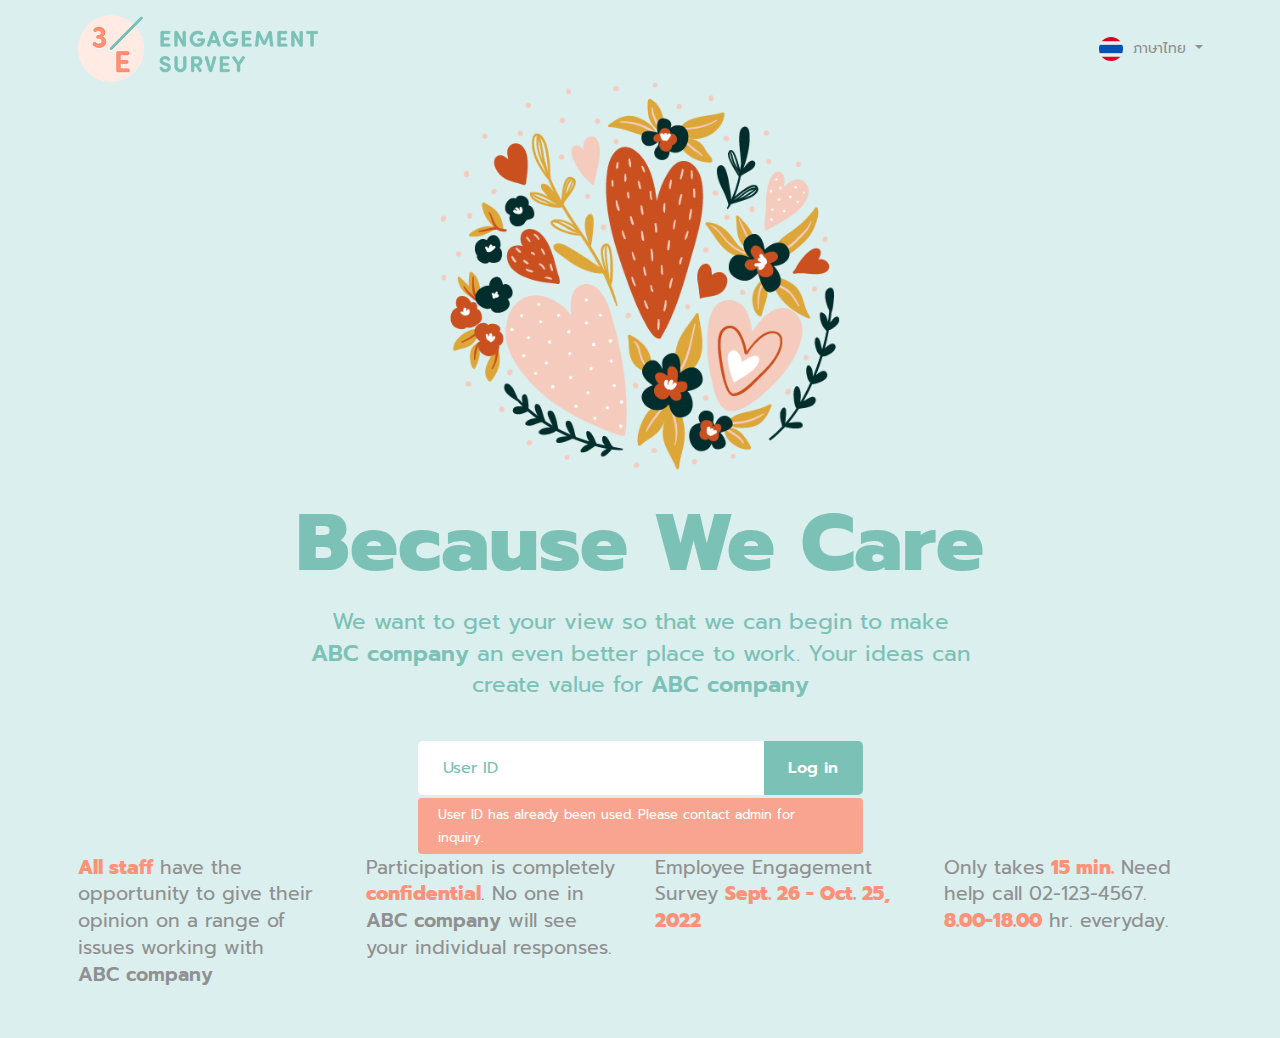
==== commit e888c9f8: "Fixed: Change CDN to local and add custom style link" ====
--- a/index.html
+++ b/index.html
@@ -3,17 +3,18 @@
 
   <head>
 
-    <title>3E Engagement Survey</title>
+    <title>3E Engagement Survey :: Home</title>
 
     <meta charset="utf-8">
     <meta name="viewport" content="width=device-width, initial-scale=1">
     <meta name="description" content="Powerful features built for business, designed for people, loved by teams.">
 
-    <link href="https://cdn.jsdelivr.net/npm/bootstrap@5.2.2/dist/css/bootstrap.min.css" rel="stylesheet" integrity="sha384-Zenh87qX5JnK2Jl0vWa8Ck2rdkQ2Bzep5IDxbcnCeuOxjzrPF/et3URy9Bv1WTRi" crossorigin="anonymous">
+    <link href="./assets/css/bootstrap.min.css" rel="stylesheet" integrity="sha384-Zenh87qX5JnK2Jl0vWa8Ck2rdkQ2Bzep5IDxbcnCeuOxjzrPF/et3URy9Bv1WTRi" crossorigin="anonymous">
     <link rel="preconnect" href="https://fonts.googleapis.com">
     <link rel="preconnect" href="https://fonts.gstatic.com" crossorigin>
     <link href="https://fonts.googleapis.com/css2?family=Prompt:wght@400;600;800&display=swap" rel="stylesheet">
     <link href="./assets/css/main.css" rel="stylesheet">
+    <link href="./assets/css/custom.css" rel="stylesheet">
     <link type="image/png" href="./assets/img/favicon.png" rel="icon">
 
     <meta property="og:title" content="3E Engagement Survey">
@@ -24,9 +25,9 @@
     <meta property="og:image" content="./assets/img/og-cover.jpg">
   </head>
 
-  <body>
+  <body class="home-page">
 
-    <header class="p-4 pb-lg-0">
+    <header class="site-header p-4 pb-lg-0">
       <div class="container">
 
         <div class="d-flex justify-content-between align-items-center">
@@ -81,7 +82,7 @@
     <section class="login px-5 pt-3 pb-5">
       <div class="container">
 
-        <form class="needs-validation -was-validated" novalidate>
+        <form class="needs-validation was-validated" novalidate>
           <div class="input-group has-validation">
             <input type="text" class="form-control" placeholder="User ID" aria-label="User ID" aria-describedby="button-login" required>
             <button class="btn btn-primary" id="button-login" type="submit">Log in</button>
@@ -92,7 +93,7 @@
       </div>
     </section>
 
-    <section class="info-text p-5">
+    <main class="site-content p-5">
       <div class="container">
 
         <article class="article d-grid gap-4 gap-xl-5">
@@ -103,10 +104,10 @@
         </article>
 
       </div>
-    </section>
+    </main>
     
-    <script src="https://cdn.jsdelivr.net/npm/@popperjs/core@2.11.6/dist/umd/popper.min.js" integrity="sha384-oBqDVmMz9ATKxIep9tiCxS/Z9fNfEXiDAYTujMAeBAsjFuCZSmKbSSUnQlmh/jp3" crossorigin="anonymous"></script>
-    <script src="https://cdn.jsdelivr.net/npm/bootstrap@5.2.2/dist/js/bootstrap.min.js" integrity="sha384-IDwe1+LCz02ROU9k972gdyvl+AESN10+x7tBKgc9I5HFtuNz0wWnPclzo6p9vxnk" crossorigin="anonymous"></script>
+    <script src="./assets/js/popper.min.js" integrity="sha384-oBqDVmMz9ATKxIep9tiCxS/Z9fNfEXiDAYTujMAeBAsjFuCZSmKbSSUnQlmh/jp3" crossorigin="anonymous"></script>
+    <script src="./assets/js/bootstrap.min.js" integrity="sha384-IDwe1+LCz02ROU9k972gdyvl+AESN10+x7tBKgc9I5HFtuNz0wWnPclzo6p9vxnk" crossorigin="anonymous"></script>
   
 </body>
 </html>--- a/assets/css/main.css
+++ b/assets/css/main.css
@@ -1,3 +1,3 @@
-﻿i.icon-post{font-size:12px;font-weight:400;padding-right:5px}label.tag{font-size:12px;font-weight:400;margin-bottom:10px}label.small{font-size:12px;font-weight:400;margin-bottom:10px}label.detail{font-size:16px;font-weight:400;margin-bottom:10px}label.detail-blog{font-size:16px;font-weight:400;margin-bottom:10px}label.icon-social,a.icon-social{font-size:18px;font-weight:400}label.icon-social i,a.icon-social i{padding-left:15px}html{box-sizing:border-box}*,*:before,*:after{box-sizing:border-box}html{line-height:1.15;-webkit-text-size-adjust:100%}body{margin:0}main{display:block}h1{font-size:2em;margin:0.67em 0}hr{box-sizing:content-box;height:0;overflow:visible}pre{font-family:monospace, monospace;font-size:1em}a{background-color:transparent}abbr[title]{border-bottom:none;text-decoration:underline;text-decoration:underline dotted}b,strong{font-weight:bolder}code,kbd,samp{font-family:monospace, monospace;font-size:1em}small{font-size:80%}sub,sup{font-size:75%;line-height:0;position:relative;vertical-align:baseline}sub{bottom:-0.25em}sup{top:-0.5em}img{border-style:none}button,input,optgroup,select,textarea{font-family:inherit;font-size:100%;line-height:1.15;margin:0}button,input{overflow:visible}button,select{text-transform:none}button,[type="button"],[type="reset"],[type="submit"]{-webkit-appearance:button}button::-moz-focus-inner,[type="button"]::-moz-focus-inner,[type="reset"]::-moz-focus-inner,[type="submit"]::-moz-focus-inner{border-style:none;padding:0}button:-moz-focusring,[type="button"]:-moz-focusring,[type="reset"]:-moz-focusring,[type="submit"]:-moz-focusring{outline:1px dotted ButtonText}fieldset{padding:0.35em 0.75em 0.625em}legend{box-sizing:border-box;color:inherit;display:table;max-width:100%;padding:0;white-space:normal}progress{vertical-align:baseline}textarea{overflow:auto}[type="checkbox"],[type="radio"]{box-sizing:border-box;padding:0}[type="number"]::-webkit-inner-spin-button,[type="number"]::-webkit-outer-spin-button{height:auto}[type="search"]{-webkit-appearance:textfield;outline-offset:-2px}[type="search"]::-webkit-search-decoration{-webkit-appearance:none}::-webkit-file-upload-button{-webkit-appearance:button;font:inherit}details{display:block}summary{display:list-item}template{display:none}[hidden]{display:none}html,body{height:100%}body,h1,h2,h3,h4,h5,h6,blockquote,p,pre,dl,dd,ol,ul,figure,hr,fieldset,legend,input,select,textarea,button{margin:0;padding:0}li>ol,li>ul{margin-bottom:0}table{border-collapse:collapse;border-spacing:0}fieldset{min-width:0;border:none}input,select,textarea{appearance:none;background-clip:border-box;border-radius:0;outline:0;text-align:left;vertical-align:top;width:100%}input:focus,select:focus,textarea:focus{outline:none}input[type='checkbox'],input[type='radio']{width:auto;height:auto}input[type='checkbox']{appearance:checkbox}input[type='radio']{appearance:radio}textarea,select[size],select[multiple]{height:auto}[type="checkbox"],[type="radio"]{display:inline-block;overflow:hidden;vertical-align:middle}select::-ms-expand{display:none}select:focus::-ms-value{background-color:transparent;color:inherit}select{-webkit-appearance:none}textarea{resize:vertical}input[type='search']::-webkit-search-decoration{display:none}button{appearance:none;background:none;border:none;border-radius:0;cursor:pointer;outline:0;overflow:visible;text-align:center;vertical-align:middle;width:auto}button:focus{outline:none}[disabled],[disabled] *{box-shadow:none;cursor:not-allowed;user-select:none}address,h1,h2,h3,h4,h5,h6,blockquote,p,pre,dl,dd,ol,ul,figure,hr,table,fieldset,legend,input,select,textarea{font-size:1em;margin-bottom:1.875rem}dl,ol,ul{margin-left:1.875rem}dt,dd,li,th,td,button{font-size:1em}[type="checkbox"],[type="radio"]{margin-bottom:0}* ::-moz-selection{background-color:#fff}* ::selection{background-color:#fff}*:focus{outline:1px dotted #fff}html{font-size:62.5%;min-height:100%;overflow-y:scroll;-moz-osx-font-smoothing:grayscale;-webkit-font-smoothing:antialiased;scroll-behavior:smooth;text-rendering:optimizeLegibility}body{font-family:"Prompt",-apple-system,BlinkMacSystemFont,"Segoe UI",Roboto,Helvetica,Arial,"Noto Sans",sans-serif;font-size:1.6em;font-weight:400;color:#909090;line-height:1.8;background-color:#daefee;letter-spacing:0;color:#909090}a{cursor:pointer}@media screen and (prefers-reduced-motion: reduce){html{scroll-behavior:auto}}b,strong{font-weight:600}small{font-size:80%}big{font-size:120%}mark{background-color:#7cc1b6;color:#fff}h1{font-size:2rem}h2{font-size:1.75rem}h3{font-size:1.625rem}h4{font-size:1.375rem}a{color:#ff9178;text-decoration:none}a:hover{color:#ff7454;text-decoration:none}ul ul,ul ol,ol ul,ol ol{margin-top:2.5rem}dt{font-weight:600}hr{margin-left:auto;margin-right:auto;background-color:#ddd;border:none;display:block;height:1px;width:100%}figure{margin-bottom:0}figure img{margin-left:auto;margin-right:auto;display:block}figcaption{margin-left:auto;margin-right:auto;font-style:italic;max-width:60%;padding:1.25rem;text-align:center}img{font-style:italic;max-width:100%;vertical-align:middle}img[width],img[height]{max-width:none}table{border:1px solid #ddd;border-collapse:collapse;border-spacing:0;font-size:1em;line-height:1.6;font-weight:400;width:100%}table caption{font-style:italic;margin-bottom:1.25rem;border:0;clip:rect(0 0 0 0);height:1px;width:1px;overflow:hidden;margin:-1px;padding:0;position:absolute;white-space:nowrap}th,td{border:1px solid #ddd;padding:1.25rem;vertical-align:top}th{font-weight:600;text-align:left}thead th{border-bottom-width:2px}tfoot td{font-weight:600}.table-striped tbody tr:nth-child(odd){background-color:#f7f7f7}.table-striped tbody tr:nth-child(even){background-color:#ffffff}blockquote{background-color:#ddd;color:#909090;quotes:'“' '”' '‘' '’';font-style:italic;padding:2.5rem}blockquote p{margin-top:2.5rem;margin-bottom:0}blockquote p:first-child{margin-top:0}blockquote p:first-child::before{content:open-quote}blockquote p:last-of-type::after{content:close-quote}blockquote cite{display:inline-block;font-weight:300;margin-top:2.5rem;margin-left:1.25rem}blockquote cite::before{content:"–";display:block;position:absolute;margin-left:-1.25rem}.field{display:flex;align-items:center}legend{font-weight:600}label{display:block;margin-bottom:.625rem}input.placeholder,textarea.placeholder{color:#7cc1b6}input:-moz-placeholder,textarea:-moz-placeholder{color:#7cc1b6}input::-moz-placeholder,textarea::-moz-placeholder{color:#7cc1b6}input:-ms-input-placeholder,textarea:-ms-input-placeholder{color:#7cc1b6}input::-webkit-input-placeholder,textarea::-webkit-input-placeholder{color:#7cc1b6}input,textarea,select{background-color:#fff;border:1px solid #ddd;border-radius:5px;color:#909090;padding:1.25rem}[type="checkbox"],[type="radio"]{display:inline-block;margin-top:-6px;margin-right:1.25rem}abbr[title]{text-decoration:none}button{border:1px solid #ddd;border-radius:5px;color:#909090;display:inline-block;padding:1.25rem}.btn-check:checked+.btn,.btn.active,.btn.show,.btn:first-child:active,:not(.btn-check)+.btn:active{color:#fff;border:none;background-color:#4da396}.form-control:focus,.btn:focus-visible{box-shadow:0 0 0 0.25rem rgba(124,193,182,0.3)}.logo{background-image:url(../img/logo.png);background-position:center center;background-repeat:no-repeat;display:block;text-indent:-9999px;background-size:160px 44.4px;height:44.4px;width:160px;margin-bottom:0}@media only screen and (min-width: 1024px){.logo{background-image:url(../img/logo.png);background-position:center center;background-repeat:no-repeat;display:block;text-indent:-9999px;background-size:240px 66.6px;height:66.6px;width:240px}}.language .dropdown-toggle,.language .dropdown-item{color:#909090;font-size:1.4rem}.language .dropdown-toggle span,.language .dropdown-item span{margin-left:5px}.language .dropdown-item:focus,.language .dropdown-item:hover{background-color:#ffebe3}.language .dropdown-menu{background-color:#fff;border:none}.hero .home-img{max-width:400px;width:100%}.hero .title{color:#7cc1b6;font-weight:800;font-size:6.5rem;line-height:1.1}@media only screen and (min-width: 1024px){.hero .title{font-size:8rem}}.hero .lead{color:#7cc1b6;font-weight:400;font-size:1.2em;line-height:1.4;margin-bottom:0}.hero .lead b{font-weight:600;white-space:nowrap}@media only screen and (min-width: 1024px){.hero .lead{font-size:1.4em}}.login{margin:0 auto;width:100%;max-width:520px}.login .form-control{border:none;border-radius:5px 0 0 5px;font-size:1em;color:#7cc1b6;padding:15px 25px;margin-bottom:0}.login .form-control.placeholder{color:#7cc1b6}.login .form-control:-moz-placeholder{color:#7cc1b6}.login .form-control::-moz-placeholder{color:#7cc1b6}.login .form-control:-ms-input-placeholder{color:#7cc1b6}.login .form-control::-webkit-input-placeholder{color:#7cc1b6}.login .btn{border:none;border-radius:0 5px 5px 0;font-size:1em;background-color:#7cc1b6;color:#fff;padding:15px 25px;font-weight:600}.login .invalid-tooltip{font-size:.8em;background-color:rgba(255,145,120,0.8);padding:5px 20px;width:100%;margin-top:3px}.login .form-control.is-invalid,.login .was-validated .form-control:invalid,.login .form-control.is-valid,.login .was-validated .form-control:valid{background-image:none}.info-text p{color:#909090;font-weight:400;font-size:1.2em;line-height:1.4}.info-text p b{font-weight:600;white-space:nowrap}.info-text .highlight{color:#ff9178;font-weight:800}@media only screen and (min-width: 1024px){.info-text .article{grid-template-columns:repeat(4, 1fr)}}
+﻿i.icon-post{font-size:12px;font-weight:400;padding-right:5px}label.tag{font-size:12px;font-weight:400;margin-bottom:10px}label.small{font-size:12px;font-weight:400;margin-bottom:10px}label.detail{font-size:16px;font-weight:400;margin-bottom:10px}label.detail-blog{font-size:16px;font-weight:400;margin-bottom:10px}label.icon-social,a.icon-social{font-size:18px;font-weight:400}label.icon-social i,a.icon-social i{padding-left:15px}html{box-sizing:border-box}*,*:before,*:after{box-sizing:border-box}html{line-height:1.15;-webkit-text-size-adjust:100%}body{margin:0}main{display:block}h1{font-size:2em;margin:0.67em 0}hr{box-sizing:content-box;height:0;overflow:visible}pre{font-family:monospace, monospace;font-size:1em}a{background-color:transparent}abbr[title]{border-bottom:none;text-decoration:underline;text-decoration:underline dotted}b,strong{font-weight:bolder}code,kbd,samp{font-family:monospace, monospace;font-size:1em}small{font-size:80%}sub,sup{font-size:75%;line-height:0;position:relative;vertical-align:baseline}sub{bottom:-0.25em}sup{top:-0.5em}img{border-style:none}button,input,optgroup,select,textarea{font-family:inherit;font-size:100%;line-height:1.15;margin:0}button,input{overflow:visible}button,select{text-transform:none}button,[type="button"],[type="reset"],[type="submit"]{-webkit-appearance:button}button::-moz-focus-inner,[type="button"]::-moz-focus-inner,[type="reset"]::-moz-focus-inner,[type="submit"]::-moz-focus-inner{border-style:none;padding:0}button:-moz-focusring,[type="button"]:-moz-focusring,[type="reset"]:-moz-focusring,[type="submit"]:-moz-focusring{outline:1px dotted ButtonText}fieldset{padding:0.35em 0.75em 0.625em}legend{box-sizing:border-box;color:inherit;display:table;max-width:100%;padding:0;white-space:normal}progress{vertical-align:baseline}textarea{overflow:auto}[type="checkbox"],[type="radio"]{box-sizing:border-box;padding:0}[type="number"]::-webkit-inner-spin-button,[type="number"]::-webkit-outer-spin-button{height:auto}[type="search"]{-webkit-appearance:textfield;outline-offset:-2px}[type="search"]::-webkit-search-decoration{-webkit-appearance:none}::-webkit-file-upload-button{-webkit-appearance:button;font:inherit}details{display:block}summary{display:list-item}template{display:none}[hidden]{display:none}html,body{height:100%}body,h1,h2,h3,h4,h5,h6,blockquote,p,pre,dl,dd,ol,ul,figure,hr,fieldset,legend,input,select,textarea,button{margin:0;padding:0}li>ol,li>ul{margin-bottom:0}table{border-collapse:collapse;border-spacing:0}fieldset{min-width:0;border:none}input,select,textarea{appearance:none;background-clip:border-box;border-radius:0;outline:0;text-align:left;vertical-align:top;width:100%}input:focus,select:focus,textarea:focus{outline:none}input[type='checkbox'],input[type='radio']{width:auto;height:auto}input[type='checkbox']{appearance:checkbox}input[type='radio']{appearance:radio}textarea,select[size],select[multiple]{height:auto}[type="checkbox"],[type="radio"]{display:inline-block;overflow:hidden;vertical-align:middle}select::-ms-expand{display:none}select:focus::-ms-value{background-color:transparent;color:inherit}select{-webkit-appearance:none}textarea{resize:vertical}input[type='search']::-webkit-search-decoration{display:none}button{appearance:none;background:none;border:none;border-radius:0;cursor:pointer;outline:0;overflow:visible;text-align:center;vertical-align:middle;width:auto}button:focus{outline:none}[disabled],[disabled] *{box-shadow:none;cursor:not-allowed;user-select:none}address,h1,h2,h3,h4,h5,h6,blockquote,p,pre,dl,dd,ol,ul,figure,hr,table,fieldset,legend,input,select,textarea{font-size:1em;margin-bottom:1.875rem}dl,ol,ul{margin-left:1.875rem}dt,dd,li,th,td,button{font-size:1em}[type="checkbox"],[type="radio"]{margin-bottom:0}* ::-moz-selection{background-color:#fff}* ::selection{background-color:#fff}*:focus{outline:1px dotted #fff}html{font-size:62.5%;min-height:100%;overflow-y:scroll;-moz-osx-font-smoothing:grayscale;-webkit-font-smoothing:antialiased;scroll-behavior:smooth;text-rendering:optimizeLegibility}body{font-family:"Prompt",-apple-system,BlinkMacSystemFont,"Segoe UI",Roboto,Helvetica,Arial,"Noto Sans",sans-serif;font-size:1.6em;font-weight:400;color:#909090;line-height:1.8;background-color:#daefee;letter-spacing:0;color:#909090}a{cursor:pointer}@media screen and (prefers-reduced-motion: reduce){html{scroll-behavior:auto}}b,strong{font-weight:600}small{font-size:80%}big{font-size:120%}mark{background-color:#7cc1b6;color:#fff}h1{font-size:2rem}h2{font-size:1.75rem}h3{font-size:1.625rem}h4{font-size:1.375rem}a{color:#ff9178;text-decoration:none}a:hover{color:#ff7454;text-decoration:none}ul ul,ul ol,ol ul,ol ol{margin-top:2.5rem}dt{font-weight:600}hr{margin-left:auto;margin-right:auto;background-color:#ddd;border:none;display:block;height:1px;width:100%}figure{margin-bottom:0}figure img{margin-left:auto;margin-right:auto;display:block}figcaption{margin-left:auto;margin-right:auto;font-style:italic;max-width:60%;padding:1.25rem;text-align:center}img{font-style:italic;max-width:100%;vertical-align:middle}img[width],img[height]{max-width:none}table{border:1px solid #ddd;border-collapse:collapse;border-spacing:0;font-size:1em;line-height:1.6;font-weight:400;width:100%}table caption{font-style:italic;margin-bottom:1.25rem;border:0;clip:rect(0 0 0 0);height:1px;width:1px;overflow:hidden;margin:-1px;padding:0;position:absolute;white-space:nowrap}th,td{border:1px solid #ddd;padding:1.25rem;vertical-align:top}th{font-weight:600;text-align:left}thead th{border-bottom-width:2px}tfoot td{font-weight:600}.table-striped tbody tr:nth-child(odd){background-color:#f7f7f7}.table-striped tbody tr:nth-child(even){background-color:#ffffff}blockquote{background-color:#ddd;color:#909090;quotes:'“' '”' '‘' '’';font-style:italic;padding:2.5rem}blockquote p{margin-top:2.5rem;margin-bottom:0}blockquote p:first-child{margin-top:0}blockquote p:first-child::before{content:open-quote}blockquote p:last-of-type::after{content:close-quote}blockquote cite{display:inline-block;font-weight:300;margin-top:2.5rem;margin-left:1.25rem}blockquote cite::before{content:"–";display:block;position:absolute;margin-left:-1.25rem}fieldset{margin-bottom:0;position:relative}legend{font-weight:600}label{display:block;margin-bottom:.625rem}label.label-inline{display:inline-block;margin-bottom:0}input.placeholder,textarea.placeholder{color:#7cc1b6}input:-moz-placeholder,textarea:-moz-placeholder{color:#7cc1b6}input::-moz-placeholder,textarea::-moz-placeholder{color:#7cc1b6}input:-ms-input-placeholder,textarea:-ms-input-placeholder{color:#7cc1b6}input::-webkit-input-placeholder,textarea::-webkit-input-placeholder{color:#7cc1b6}input,textarea,select{background-color:#fff;border:1px solid #ddd;border-radius:5px;color:#909090;padding:1.25rem}[type="checkbox"],[type="radio"]{display:inline-block;margin-top:0;margin-right:1.25rem}abbr[title]{text-decoration:none}.group{display:flex;align-items:flex-start;margin-bottom:1.2rem;padding:0 3px 1px}.group label{margin-top:3px;line-height:1.6}input:is([type="checkbox"], [type="radio"]){-webkit-appearance:none;background-image:url(../img/unchecked.svg);background-repeat:no-repeat;background-size:cover;width:1.6em;height:1.6em;border:none;flex-shrink:0}input:is([type="checkbox"], [type="radio"]).tertiary:checked{background-image:url(../img/checked-tertiary.svg)}input:is([type="checkbox"], [type="radio"]).tertiary:checked~label{color:#cbc5f1;font-weight:600}input:is([type="checkbox"], [type="radio"]).secondary:checked{background-image:url(../img/checked-secondary.svg)}input:is([type="checkbox"], [type="radio"]).secondary:checked~label{color:#fbc8b4;font-weight:600}input:is([type="checkbox"], [type="radio"]).primary:checked{background-image:url(../img/checked-primary.svg)}input:is([type="checkbox"], [type="radio"]).primary:checked~label{color:#7cc1b6;font-weight:600}@media only screen and (min-width: 1200px){input:is([type="checkbox"], [type="radio"]){width:2em;height:2em}input:is([type="checkbox"], [type="radio"])~label{font-size:1.2em;margin-top:6px}}button{border:1px solid #ddd;border-radius:5px;color:#909090;display:inline-block;padding:1.25rem}.btn{display:block;margin:.625rem 0;padding:1.25rem 5rem !important}@media only screen and (min-width: 1200px){.btn{padding:1.875rem 5rem !important}}.btn.btn--small{padding:.3125rem 1.25rem}.btn.btn--inline{display:inline-block;width:auto}.btn.icon-right i{padding-left:.625rem}.btn.icon-left i{padding-right:.625rem}.btn i{-webkit-transition:transform 0.3s ease-out;-moz-transition:transform 0.3s ease-out;-ms-transition:transform 0.3s ease-out;-o-transition:transform 0.3s ease-out;transition:transform 0.3s ease-out}.btn:hover i{-webkit-transform:translateX(4px);-moz-transform:translateX(4px);-ms-transform:translateX(4px);-o-transform:translateX(4px);transform:translateX(4px)}.cta>.btn{min-width:260px}.btn-check:checked+.btn,.btn.active,.btn.show,.btn:first-child:active,:not(.btn-check)+.btn:active{color:#fff;border:none;background-color:#4da396}.form-control:focus,.btn:focus-visible{box-shadow:0 0 0 0.25rem rgba(124,193,182,0.3)}.btn{border:none;border-radius:100px;font-size:1.2em;font-weight:600}.btn-primary{background-color:#7cc1b6}.btn-primary:hover,.btn-primary:focus{background-color:#4da396}.logo{background-image:url(../img/logo.png);background-position:center center;background-repeat:no-repeat;display:block;text-indent:-9999px;background-size:160px 44.4px;height:44.4px;width:160px;margin-bottom:0}@media only screen and (min-width: 1024px){.logo{background-image:url(../img/logo.png);background-position:center center;background-repeat:no-repeat;display:block;text-indent:-9999px;background-size:240px 66.6px;height:66.6px;width:240px}}.language .dropdown-toggle,.language .dropdown-item{color:#909090;font-size:1.4rem}.language .dropdown-toggle span,.language .dropdown-item span{margin-left:5px}.language .dropdown-item:focus,.language .dropdown-item:hover{background-color:#ffebe3}.language .dropdown-menu{background-color:#fff;border:none}.hero .home-img{max-width:400px;width:100%}.hero .title{color:#7cc1b6;font-weight:800;font-size:6.5rem;line-height:1.1}@media only screen and (min-width: 1024px){.hero .title{font-size:8rem}}.hero .lead{color:#7cc1b6;font-weight:400;font-size:1.2em;line-height:1.4;margin-bottom:0}.hero .lead b{font-weight:600;white-space:nowrap}@media only screen and (min-width: 1024px){.hero .lead{font-size:1.4em}}.cover{min-height:300px;background-repeat:no-repeat;background-position:center center;background-attachment:scroll;background-size:cover;position:relative}@media only screen and (min-width: 1024px){.cover{min-height:400px}}@media only screen and (min-width: 1200px){.cover{min-height:550px}}.progress{position:absolute;display:block;height:60px;width:60px;bottom:10px;right:30px;background-color:#ffebe3;border-radius:100px;text-align:center;z-index:300;overflow:inherit}.progress .progress-bar{position:absolute;left:50%;bottom:50%;background-color:#7cc1b6;display:block;width:2px;height:40px;z-index:350;transform-origin:bottom}.progress .text{color:#f8a484;font-size:1.3rem;font-weight:600;line-height:90px;padding-left:5px;position:relative;z-index:400}@media only screen and (min-width: 768px){.progress{height:80px;width:80px;bottom:-10px;right:10vw}.progress .progress-bar{height:60px}.progress .text{font-size:1.4rem;line-height:115px}}.question .topic{font-size:1.2em;font-weight:800;text-align:center;white-space:nowrap}@media only screen and (min-width: 768px){.question .topic{font-size:1.4em}}@media only screen and (min-width: 1200px){.question .topic{font-size:1.8em}}.question:has(.has-validation){outline:2px dotted rgba(255,145,120,0.6) !important;border-radius:15px}.login{margin:0 auto;width:100%;max-width:520px}.login .form-control{border:none;border-radius:5px 0 0 5px;font-size:1em;color:#7cc1b6;padding:15px 25px;margin-bottom:0}.login .form-control.placeholder{color:#7cc1b6}.login .form-control:-moz-placeholder{color:#7cc1b6}.login .form-control::-moz-placeholder{color:#7cc1b6}.login .form-control:-ms-input-placeholder{color:#7cc1b6}.login .form-control::-webkit-input-placeholder{color:#7cc1b6}.login .btn{border:none;border-radius:0 5px 5px 0;font-size:1em;background-color:#7cc1b6;color:#fff;padding:15px 25px !important;font-weight:600;margin:0}.login .invalid-tooltip{font-size:.8em;background-color:rgba(255,145,120,0.8);padding:5px 20px;width:100%;margin-top:3px}.login .form-control.is-invalid,.login .was-validated .form-control:invalid,.login .form-control.is-valid,.login .was-validated .form-control:valid{background-image:none}.site-content p{color:#909090;font-weight:400;font-size:1.2em;line-height:1.4}.site-content p b{font-weight:600;white-space:nowrap}.site-content .highlight{color:#ff9178;font-weight:800}@media only screen and (min-width: 1024px){.site-content .article{grid-template-columns:repeat(4, 1fr)}}.instructions-page .language{display:none}.instructions-page .hero .instructions-img{max-width:800px;width:100%}.instructions-page .hero .lead{color:#909090;font-weight:400;font-size:1.2em;line-height:1.4}.instructions-page .hero .highlight{color:#ff9178;font-weight:800}.instructions-page .site-content p{border-left:3px solid #ff9178;padding-left:1em}.instructions-page .article{max-width:800px;width:100%}@media only screen and (min-width: 1024px){.instructions-page .article{grid-template-columns:repeat(2, 1fr);justify-content:center}}.demographic-page{background-color:#fff}.demographic-page .language{display:none}.demographic-page .site-header{position:absolute;top:0;width:100%;z-index:100}.demographic-page .topic{white-space:inherit}@media only screen and (min-width: 1200px){.demographic-page .topic{margin-bottom:2rem !important}}.demographic-page .question{padding:1rem}@media only screen and (min-width: 1200px){.demographic-page .question{padding:2rem}}.demographic-page .question:has(input:is([type="checkbox"], [type="radio"])):hover,.demographic-page .question:has(input:is([type="checkbox"], [type="radio"])):focus,.demographic-page .question:has(input:is([type="checkbox"], [type="radio"])):focus-visible{outline:2px dotted rgba(0,0,0,0.1);border-radius:15px}@media only screen and (min-width: 1200px){.demographic-page .question .d-horizontal{display:flex;justify-content:space-between}.demographic-page .question .d-horizontal.h-2-col{flex-wrap:wrap}.demographic-page .question .d-horizontal.h-2-col .group{flex-basis:calc(100% / 2)}.demographic-page .question .d-horizontal.h-2-col:after{content:"";flex:auto}.demographic-page .question .d-horizontal.h-3-col{flex-wrap:wrap}.demographic-page .question .d-horizontal.h-3-col .group{flex-basis:calc(100% / 3)}.demographic-page .question .d-horizontal.h-3-col:after{content:"";flex:auto}}.demographic-page .site-content{max-width:600px;width:100%}@media only screen and (min-width: 1200px){.demographic-page .site-content{max-width:1000px}}.demographic-page .site-content .hr{height:2px;background-color:#aaa;margin-block:3rem}.demographic-page .cta{text-transform:uppercase}.demographic-page .has-validation .invalid-tooltip{display:block;font-size:.8em;background-color:#ff9178;padding:5px 20px;width:100%;margin-top:3px}.likert-page{background-color:#fff}.likert-page .language{display:none}.likert-page .site-header{position:absolute;top:0;width:100%;z-index:100}.likert-page .topic{white-space:inherit}@media only screen and (min-width: 1200px){.likert-page .topic{margin-bottom:3rem !important}}.likert-page .group{justify-content:center;margin-bottom:0}.likert-page .question{padding:1rem 0 0}.likert-page .question:has(.has-validation){padding-bottom:2.5rem}@media only screen and (min-width: 1200px){.likert-page .question{padding:2rem}}.likert-page .question fieldset{display:flex;justify-content:space-between}@media only screen and (min-width: 1200px){.likert-page .question fieldset{padding:2rem 0}}.likert-page .question fieldset .group{flex-direction:column;align-items:center;text-align:center;justify-content:center;min-width:60px;flex:0 1 calc(100% / 6)}.likert-page .question fieldset .group input:is([type="checkbox"], [type="radio"]){margin-right:0}.likert-page .question fieldset .group input:is([type="checkbox"], [type="radio"])~.label-inline{opacity:0}.likert-page .question fieldset .group input:is([type="checkbox"], [type="radio"])~.label-inline.active{opacity:1}.likert-page .question fieldset .group:nth-child(1) input:is([type="checkbox"], [type="radio"]),.likert-page .question fieldset .group:nth-child(6) input:is([type="checkbox"], [type="radio"]){width:3.5em;height:3.5em}.likert-page .question fieldset .group:nth-child(2) input:is([type="checkbox"], [type="radio"]),.likert-page .question fieldset .group:nth-child(5) input:is([type="checkbox"], [type="radio"]){width:2.8em;height:2.8em}.likert-page .question:has(input:is([type="checkbox"], [type="radio"])):hover,.likert-page .question:has(input:is([type="checkbox"], [type="radio"])):focus,.likert-page .question:has(input:is([type="checkbox"], [type="radio"])):focus-visible{outline:2px dotted rgba(0,0,0,0.1);border-radius:15px}.likert-page .question input:is([type="checkbox"], [type="radio"]):checked{background-image:url(../img/checked.svg)}.likert-page .question input:is([type="checkbox"], [type="radio"])~.label-inline{color:#909090;font-weight:600;font-size:.8em;line-height:1.2;min-width:40px;min-height:36px;padding-top:5px}@media only screen and (min-width: 1200px){.likert-page .question input:is([type="checkbox"], [type="radio"])~.label-inline{font-size:1em}}.likert-page .question input:is([type="checkbox"], [type="radio"]).tertiary{background-image:url(../img/unchecked-tertiary.svg)}.likert-page .question input:is([type="checkbox"], [type="radio"]).tertiary:checked{background-image:url(../img/checked-tertiary.svg)}.likert-page .question input:is([type="checkbox"], [type="radio"]).tertiary~.label-inline{color:#cbc5f1;font-weight:600}.likert-page .question input:is([type="checkbox"], [type="radio"]).secondary{background-image:url(../img/unchecked-secondary.svg)}.likert-page .question input:is([type="checkbox"], [type="radio"]).secondary:checked{background-image:url(../img/checked-secondary.svg)}.likert-page .question input:is([type="checkbox"], [type="radio"]).secondary~.label-inline{color:#fbc8b4;font-weight:600}.likert-page .question input:is([type="checkbox"], [type="radio"]).primary{background-image:url(../img/unchecked-primary.svg)}.likert-page .question input:is([type="checkbox"], [type="radio"]).primary:checked{background-image:url(../img/checked-primary.svg)}.likert-page .question input:is([type="checkbox"], [type="radio"]).primary~.label-inline{color:#7cc1b6;font-weight:600}.likert-page .site-content{max-width:600px;width:100%}@media only screen and (min-width: 1200px){.likert-page .site-content{max-width:1000px}}.likert-page .site-content .hr{height:2px;background-color:#aaa;margin-block:3rem}.likert-page .cta{text-transform:uppercase}.likert-page .has-validation .invalid-tooltip{display:block;font-size:.8em;background-color:#ff9178;padding:5px 20px;width:100%;margin-top:53px}.likert-page .has-validation.no-opinion .invalid-tooltip{margin-top:10px}.feedback-page{background-color:#fff}.feedback-page .language{display:none}.feedback-page .site-header{position:absolute;top:0;width:100%;z-index:100}.feedback-page .topic{font-size:1.2em;font-weight:800;text-align:center;white-space:nowrap}@media only screen and (min-width: 768px){.feedback-page .topic{font-size:1.4em}}@media only screen and (min-width: 1200px){.feedback-page .topic{font-size:1.8em}}.feedback-page .best .topic{color:#7cc1b6}.feedback-page .best .form-control{border-color:#7cc1b6}.feedback-page .best .form-control.placeholder{color:#7cc1b6}.feedback-page .best .form-control:-moz-placeholder{color:#7cc1b6}.feedback-page .best .form-control::-moz-placeholder{color:#7cc1b6}.feedback-page .best .form-control:-ms-input-placeholder{color:#7cc1b6}.feedback-page .best .form-control::-webkit-input-placeholder{color:#7cc1b6}.feedback-page .worst .topic{color:#fbc8b4}.feedback-page .worst .form-control{border-color:#fbc8b4}.feedback-page .worst .form-control.placeholder{color:#fbc8b4}.feedback-page .worst .form-control:-moz-placeholder{color:#fbc8b4}.feedback-page .worst .form-control::-moz-placeholder{color:#fbc8b4}.feedback-page .worst .form-control:-ms-input-placeholder{color:#fbc8b4}.feedback-page .worst .form-control::-webkit-input-placeholder{color:#fbc8b4}.feedback-page .worst .form-control:focus{box-shadow:0 0 0 0.25rem rgba(251,200,180,0.3)}.feedback-page .site-content{max-width:600px;width:100%}@media only screen and (min-width: 1200px){.feedback-page .site-content{max-width:1000px}}.feedback-page .site-content .hr{height:2px;background-color:#aaa;margin-block:5rem}.feedback-page .site-content .form-control{border-radius:15px;height:150px;padding:15px 20px;font-size:1em}.feedback-page .cta{text-transform:uppercase}.thanks-page{background-color:#fbc8b4}.thanks-page .language{display:none}.thanks-page .site-header{position:absolute;top:0;width:100%;z-index:100}.thanks-page .thanks-img{display:flex;height:100vh;width:100vw;object-fit:cover;object-position:center}
 
 /*# sourceMappingURL=main.css.map */--- a/assets/css/custom.css
+++ b/assets/css/custom.css
@@ -0,0 +1 @@
+﻿@charset "UTF-8";
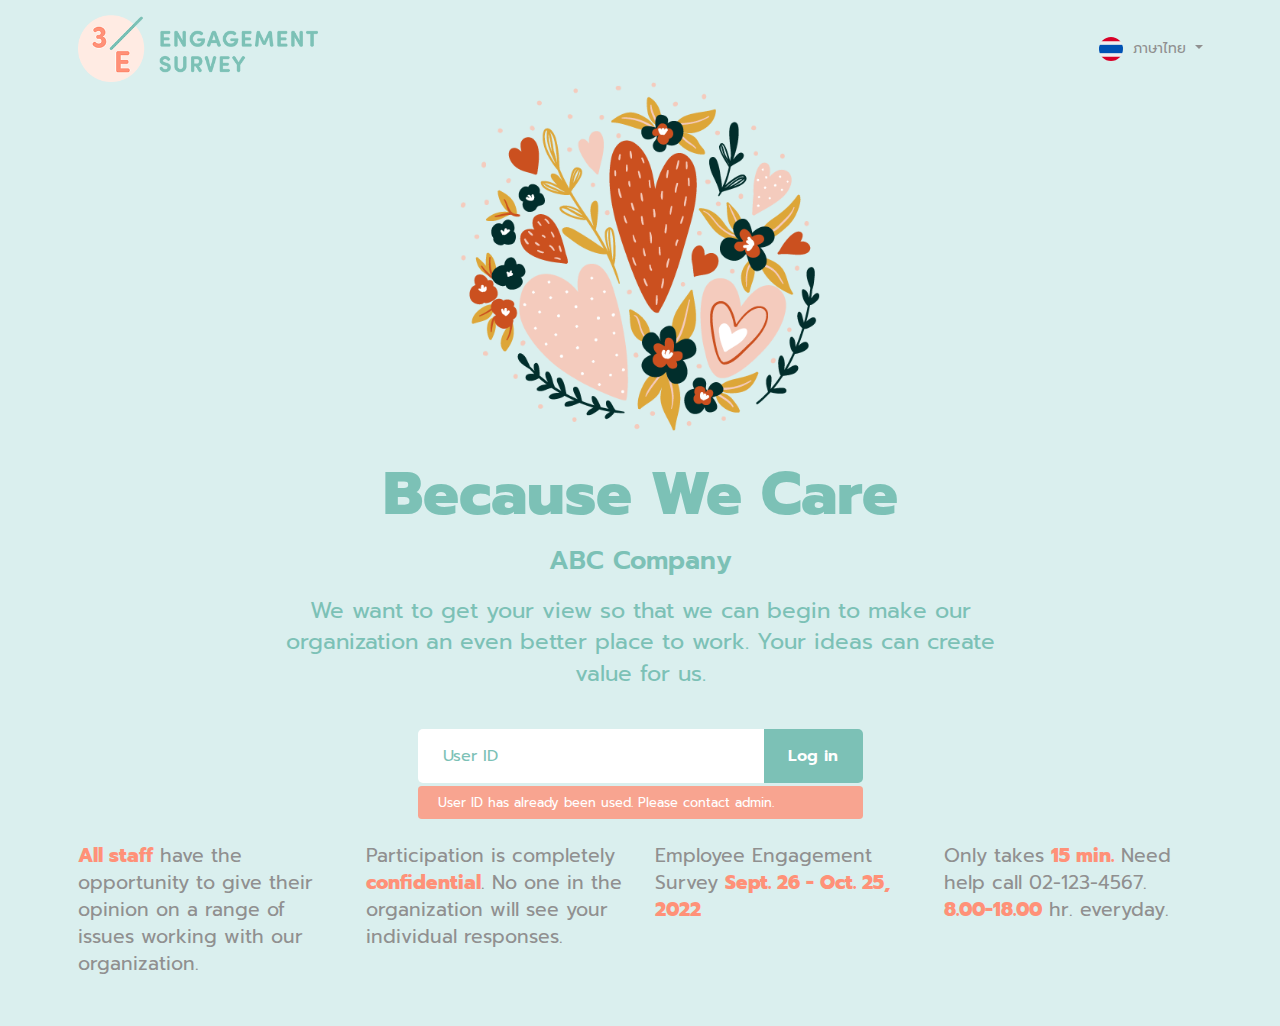
==== commit 56e01cb0: "Edit: Change text and add topic on homepage" ====
--- a/index.html
+++ b/index.html
@@ -9,7 +9,7 @@
     <meta name="viewport" content="width=device-width, initial-scale=1">
     <meta name="description" content="Powerful features built for business, designed for people, loved by teams.">
 
-    <link href="./assets/css/bootstrap.min.css" rel="stylesheet" integrity="sha384-Zenh87qX5JnK2Jl0vWa8Ck2rdkQ2Bzep5IDxbcnCeuOxjzrPF/et3URy9Bv1WTRi" crossorigin="anonymous">
+    <link href="./assets/css/bootstrap.min.css" rel="stylesheet">
     <link rel="preconnect" href="https://fonts.googleapis.com">
     <link rel="preconnect" href="https://fonts.gstatic.com" crossorigin>
     <link href="https://fonts.googleapis.com/css2?family=Prompt:wght@400;600;800&display=swap" rel="stylesheet">
@@ -72,7 +72,8 @@
           <img class="home-img d-block mx-auto mb-5" src="uploads/home-img.png">
           <h1 class="title">Because We Care</h1>
           <div class="col-xl-8 mx-auto">
-            <p class="lead">We want to get your view so that we can begin to make <b>ABC company</b> an even better place to work. Your ideas can create value for <b>ABC company</b></p>
+            <h2 class="topic">ABC Company</h2>
+            <p class="lead">We want to get your view so that we can begin to make our organization an even better place to work. Your ideas can create value for us.</p>
           </div>
         </div>
         
@@ -86,7 +87,7 @@
           <div class="input-group has-validation">
             <input type="text" class="form-control" placeholder="User ID" aria-label="User ID" aria-describedby="button-login" required>
             <button class="btn btn-primary" id="button-login" type="submit">Log in</button>
-            <div class="invalid-tooltip">User ID has already been used. Please contact admin for inquiry.</div>
+            <div class="invalid-tooltip">User ID has already been used. Please contact admin.</div>
           </div>
         </form>
 
@@ -97,8 +98,8 @@
       <div class="container">
 
         <article class="article d-grid gap-4 gap-xl-5">
-          <p><span class="highlight">All staff</span> have the opportunity to give their opinion on a range of issues working with <b>ABC company</b></p>
-          <p>Participation is completely <span class="highlight">confidential</span>. No one in <b>ABC company</b> will see your individual responses.</p>
+          <p><span class="highlight">All staff</span> have the opportunity to give their opinion on a range of issues working with our organization.</p>
+          <p>Participation is completely <span class="highlight">confidential</span>. No one in the organization will see your individual responses.</p>
           <p>Employee Engagement Survey <span class="highlight">Sept. 26 - Oct. 25, 2022</span></p>
           <p>Only takes <span class="highlight">15 min.</span> Need help call 02-123-4567. <span class="highlight">8.00-18.00</span> hr. everyday.</p>
         </article>
@@ -106,8 +107,8 @@
       </div>
     </main>
     
-    <script src="./assets/js/popper.min.js" integrity="sha384-oBqDVmMz9ATKxIep9tiCxS/Z9fNfEXiDAYTujMAeBAsjFuCZSmKbSSUnQlmh/jp3" crossorigin="anonymous"></script>
-    <script src="./assets/js/bootstrap.min.js" integrity="sha384-IDwe1+LCz02ROU9k972gdyvl+AESN10+x7tBKgc9I5HFtuNz0wWnPclzo6p9vxnk" crossorigin="anonymous"></script>
+    <script src="./assets/js/popper.min.js"></script>
+    <script src="./assets/js/bootstrap.min.js"></script>
   
 </body>
 </html>--- a/assets/css/main.css
+++ b/assets/css/main.css
@@ -1,3 +1,3 @@
-﻿i.icon-post{font-size:12px;font-weight:400;padding-right:5px}label.tag{font-size:12px;font-weight:400;margin-bottom:10px}label.small{font-size:12px;font-weight:400;margin-bottom:10px}label.detail{font-size:16px;font-weight:400;margin-bottom:10px}label.detail-blog{font-size:16px;font-weight:400;margin-bottom:10px}label.icon-social,a.icon-social{font-size:18px;font-weight:400}label.icon-social i,a.icon-social i{padding-left:15px}html{box-sizing:border-box}*,*:before,*:after{box-sizing:border-box}html{line-height:1.15;-webkit-text-size-adjust:100%}body{margin:0}main{display:block}h1{font-size:2em;margin:0.67em 0}hr{box-sizing:content-box;height:0;overflow:visible}pre{font-family:monospace, monospace;font-size:1em}a{background-color:transparent}abbr[title]{border-bottom:none;text-decoration:underline;text-decoration:underline dotted}b,strong{font-weight:bolder}code,kbd,samp{font-family:monospace, monospace;font-size:1em}small{font-size:80%}sub,sup{font-size:75%;line-height:0;position:relative;vertical-align:baseline}sub{bottom:-0.25em}sup{top:-0.5em}img{border-style:none}button,input,optgroup,select,textarea{font-family:inherit;font-size:100%;line-height:1.15;margin:0}button,input{overflow:visible}button,select{text-transform:none}button,[type="button"],[type="reset"],[type="submit"]{-webkit-appearance:button}button::-moz-focus-inner,[type="button"]::-moz-focus-inner,[type="reset"]::-moz-focus-inner,[type="submit"]::-moz-focus-inner{border-style:none;padding:0}button:-moz-focusring,[type="button"]:-moz-focusring,[type="reset"]:-moz-focusring,[type="submit"]:-moz-focusring{outline:1px dotted ButtonText}fieldset{padding:0.35em 0.75em 0.625em}legend{box-sizing:border-box;color:inherit;display:table;max-width:100%;padding:0;white-space:normal}progress{vertical-align:baseline}textarea{overflow:auto}[type="checkbox"],[type="radio"]{box-sizing:border-box;padding:0}[type="number"]::-webkit-inner-spin-button,[type="number"]::-webkit-outer-spin-button{height:auto}[type="search"]{-webkit-appearance:textfield;outline-offset:-2px}[type="search"]::-webkit-search-decoration{-webkit-appearance:none}::-webkit-file-upload-button{-webkit-appearance:button;font:inherit}details{display:block}summary{display:list-item}template{display:none}[hidden]{display:none}html,body{height:100%}body,h1,h2,h3,h4,h5,h6,blockquote,p,pre,dl,dd,ol,ul,figure,hr,fieldset,legend,input,select,textarea,button{margin:0;padding:0}li>ol,li>ul{margin-bottom:0}table{border-collapse:collapse;border-spacing:0}fieldset{min-width:0;border:none}input,select,textarea{appearance:none;background-clip:border-box;border-radius:0;outline:0;text-align:left;vertical-align:top;width:100%}input:focus,select:focus,textarea:focus{outline:none}input[type='checkbox'],input[type='radio']{width:auto;height:auto}input[type='checkbox']{appearance:checkbox}input[type='radio']{appearance:radio}textarea,select[size],select[multiple]{height:auto}[type="checkbox"],[type="radio"]{display:inline-block;overflow:hidden;vertical-align:middle}select::-ms-expand{display:none}select:focus::-ms-value{background-color:transparent;color:inherit}select{-webkit-appearance:none}textarea{resize:vertical}input[type='search']::-webkit-search-decoration{display:none}button{appearance:none;background:none;border:none;border-radius:0;cursor:pointer;outline:0;overflow:visible;text-align:center;vertical-align:middle;width:auto}button:focus{outline:none}[disabled],[disabled] *{box-shadow:none;cursor:not-allowed;user-select:none}address,h1,h2,h3,h4,h5,h6,blockquote,p,pre,dl,dd,ol,ul,figure,hr,table,fieldset,legend,input,select,textarea{font-size:1em;margin-bottom:1.875rem}dl,ol,ul{margin-left:1.875rem}dt,dd,li,th,td,button{font-size:1em}[type="checkbox"],[type="radio"]{margin-bottom:0}* ::-moz-selection{background-color:#fff}* ::selection{background-color:#fff}*:focus{outline:1px dotted #fff}html{font-size:62.5%;min-height:100%;overflow-y:scroll;-moz-osx-font-smoothing:grayscale;-webkit-font-smoothing:antialiased;scroll-behavior:smooth;text-rendering:optimizeLegibility}body{font-family:"Prompt",-apple-system,BlinkMacSystemFont,"Segoe UI",Roboto,Helvetica,Arial,"Noto Sans",sans-serif;font-size:1.6em;font-weight:400;color:#909090;line-height:1.8;background-color:#daefee;letter-spacing:0;color:#909090}a{cursor:pointer}@media screen and (prefers-reduced-motion: reduce){html{scroll-behavior:auto}}b,strong{font-weight:600}small{font-size:80%}big{font-size:120%}mark{background-color:#7cc1b6;color:#fff}h1{font-size:2rem}h2{font-size:1.75rem}h3{font-size:1.625rem}h4{font-size:1.375rem}a{color:#ff9178;text-decoration:none}a:hover{color:#ff7454;text-decoration:none}ul ul,ul ol,ol ul,ol ol{margin-top:2.5rem}dt{font-weight:600}hr{margin-left:auto;margin-right:auto;background-color:#ddd;border:none;display:block;height:1px;width:100%}figure{margin-bottom:0}figure img{margin-left:auto;margin-right:auto;display:block}figcaption{margin-left:auto;margin-right:auto;font-style:italic;max-width:60%;padding:1.25rem;text-align:center}img{font-style:italic;max-width:100%;vertical-align:middle}img[width],img[height]{max-width:none}table{border:1px solid #ddd;border-collapse:collapse;border-spacing:0;font-size:1em;line-height:1.6;font-weight:400;width:100%}table caption{font-style:italic;margin-bottom:1.25rem;border:0;clip:rect(0 0 0 0);height:1px;width:1px;overflow:hidden;margin:-1px;padding:0;position:absolute;white-space:nowrap}th,td{border:1px solid #ddd;padding:1.25rem;vertical-align:top}th{font-weight:600;text-align:left}thead th{border-bottom-width:2px}tfoot td{font-weight:600}.table-striped tbody tr:nth-child(odd){background-color:#f7f7f7}.table-striped tbody tr:nth-child(even){background-color:#ffffff}blockquote{background-color:#ddd;color:#909090;quotes:'“' '”' '‘' '’';font-style:italic;padding:2.5rem}blockquote p{margin-top:2.5rem;margin-bottom:0}blockquote p:first-child{margin-top:0}blockquote p:first-child::before{content:open-quote}blockquote p:last-of-type::after{content:close-quote}blockquote cite{display:inline-block;font-weight:300;margin-top:2.5rem;margin-left:1.25rem}blockquote cite::before{content:"–";display:block;position:absolute;margin-left:-1.25rem}fieldset{margin-bottom:0;position:relative}legend{font-weight:600}label{display:block;margin-bottom:.625rem}label.label-inline{display:inline-block;margin-bottom:0}input.placeholder,textarea.placeholder{color:#7cc1b6}input:-moz-placeholder,textarea:-moz-placeholder{color:#7cc1b6}input::-moz-placeholder,textarea::-moz-placeholder{color:#7cc1b6}input:-ms-input-placeholder,textarea:-ms-input-placeholder{color:#7cc1b6}input::-webkit-input-placeholder,textarea::-webkit-input-placeholder{color:#7cc1b6}input,textarea,select{background-color:#fff;border:1px solid #ddd;border-radius:5px;color:#909090;padding:1.25rem}[type="checkbox"],[type="radio"]{display:inline-block;margin-top:0;margin-right:1.25rem}abbr[title]{text-decoration:none}.group{display:flex;align-items:flex-start;margin-bottom:1.2rem;padding:0 3px 1px}.group label{margin-top:3px;line-height:1.6}input:is([type="checkbox"], [type="radio"]){-webkit-appearance:none;background-image:url(../img/unchecked.svg);background-repeat:no-repeat;background-size:cover;width:1.6em;height:1.6em;border:none;flex-shrink:0}input:is([type="checkbox"], [type="radio"]).tertiary:checked{background-image:url(../img/checked-tertiary.svg)}input:is([type="checkbox"], [type="radio"]).tertiary:checked~label{color:#cbc5f1;font-weight:600}input:is([type="checkbox"], [type="radio"]).secondary:checked{background-image:url(../img/checked-secondary.svg)}input:is([type="checkbox"], [type="radio"]).secondary:checked~label{color:#fbc8b4;font-weight:600}input:is([type="checkbox"], [type="radio"]).primary:checked{background-image:url(../img/checked-primary.svg)}input:is([type="checkbox"], [type="radio"]).primary:checked~label{color:#7cc1b6;font-weight:600}@media only screen and (min-width: 1200px){input:is([type="checkbox"], [type="radio"]){width:2em;height:2em}input:is([type="checkbox"], [type="radio"])~label{font-size:1.2em;margin-top:6px}}button{border:1px solid #ddd;border-radius:5px;color:#909090;display:inline-block;padding:1.25rem}.btn{display:block;margin:.625rem 0;padding:1.25rem 5rem !important}@media only screen and (min-width: 1200px){.btn{padding:1.875rem 5rem !important}}.btn.btn--small{padding:.3125rem 1.25rem}.btn.btn--inline{display:inline-block;width:auto}.btn.icon-right i{padding-left:.625rem}.btn.icon-left i{padding-right:.625rem}.btn i{-webkit-transition:transform 0.3s ease-out;-moz-transition:transform 0.3s ease-out;-ms-transition:transform 0.3s ease-out;-o-transition:transform 0.3s ease-out;transition:transform 0.3s ease-out}.btn:hover i{-webkit-transform:translateX(4px);-moz-transform:translateX(4px);-ms-transform:translateX(4px);-o-transform:translateX(4px);transform:translateX(4px)}.cta>.btn{min-width:260px}.btn-check:checked+.btn,.btn.active,.btn.show,.btn:first-child:active,:not(.btn-check)+.btn:active{color:#fff;border:none;background-color:#4da396}.form-control:focus,.btn:focus-visible{box-shadow:0 0 0 0.25rem rgba(124,193,182,0.3)}.btn{border:none;border-radius:100px;font-size:1.2em;font-weight:600}.btn-primary{background-color:#7cc1b6}.btn-primary:hover,.btn-primary:focus{background-color:#4da396}.logo{background-image:url(../img/logo.png);background-position:center center;background-repeat:no-repeat;display:block;text-indent:-9999px;background-size:160px 44.4px;height:44.4px;width:160px;margin-bottom:0}@media only screen and (min-width: 1024px){.logo{background-image:url(../img/logo.png);background-position:center center;background-repeat:no-repeat;display:block;text-indent:-9999px;background-size:240px 66.6px;height:66.6px;width:240px}}.language .dropdown-toggle,.language .dropdown-item{color:#909090;font-size:1.4rem}.language .dropdown-toggle span,.language .dropdown-item span{margin-left:5px}.language .dropdown-item:focus,.language .dropdown-item:hover{background-color:#ffebe3}.language .dropdown-menu{background-color:#fff;border:none}.hero .home-img{max-width:400px;width:100%}.hero .title{color:#7cc1b6;font-weight:800;font-size:6.5rem;line-height:1.1}@media only screen and (min-width: 1024px){.hero .title{font-size:8rem}}.hero .lead{color:#7cc1b6;font-weight:400;font-size:1.2em;line-height:1.4;margin-bottom:0}.hero .lead b{font-weight:600;white-space:nowrap}@media only screen and (min-width: 1024px){.hero .lead{font-size:1.4em}}.cover{min-height:300px;background-repeat:no-repeat;background-position:center center;background-attachment:scroll;background-size:cover;position:relative}@media only screen and (min-width: 1024px){.cover{min-height:400px}}@media only screen and (min-width: 1200px){.cover{min-height:550px}}.progress{position:absolute;display:block;height:60px;width:60px;bottom:10px;right:30px;background-color:#ffebe3;border-radius:100px;text-align:center;z-index:300;overflow:inherit}.progress .progress-bar{position:absolute;left:50%;bottom:50%;background-color:#7cc1b6;display:block;width:2px;height:40px;z-index:350;transform-origin:bottom}.progress .text{color:#f8a484;font-size:1.3rem;font-weight:600;line-height:90px;padding-left:5px;position:relative;z-index:400}@media only screen and (min-width: 768px){.progress{height:80px;width:80px;bottom:-10px;right:10vw}.progress .progress-bar{height:60px}.progress .text{font-size:1.4rem;line-height:115px}}.question .topic{font-size:1.2em;font-weight:800;text-align:center;white-space:nowrap}@media only screen and (min-width: 768px){.question .topic{font-size:1.4em}}@media only screen and (min-width: 1200px){.question .topic{font-size:1.8em}}.question:has(.has-validation){outline:2px dotted rgba(255,145,120,0.6) !important;border-radius:15px}.login{margin:0 auto;width:100%;max-width:520px}.login .form-control{border:none;border-radius:5px 0 0 5px;font-size:1em;color:#7cc1b6;padding:15px 25px;margin-bottom:0}.login .form-control.placeholder{color:#7cc1b6}.login .form-control:-moz-placeholder{color:#7cc1b6}.login .form-control::-moz-placeholder{color:#7cc1b6}.login .form-control:-ms-input-placeholder{color:#7cc1b6}.login .form-control::-webkit-input-placeholder{color:#7cc1b6}.login .btn{border:none;border-radius:0 5px 5px 0;font-size:1em;background-color:#7cc1b6;color:#fff;padding:15px 25px !important;font-weight:600;margin:0}.login .invalid-tooltip{font-size:.8em;background-color:rgba(255,145,120,0.8);padding:5px 20px;width:100%;margin-top:3px}.login .form-control.is-invalid,.login .was-validated .form-control:invalid,.login .form-control.is-valid,.login .was-validated .form-control:valid{background-image:none}.site-content p{color:#909090;font-weight:400;font-size:1.2em;line-height:1.4}.site-content p b{font-weight:600;white-space:nowrap}.site-content .highlight{color:#ff9178;font-weight:800}@media only screen and (min-width: 1024px){.site-content .article{grid-template-columns:repeat(4, 1fr)}}.instructions-page .language{display:none}.instructions-page .hero .instructions-img{max-width:800px;width:100%}.instructions-page .hero .lead{color:#909090;font-weight:400;font-size:1.2em;line-height:1.4}.instructions-page .hero .highlight{color:#ff9178;font-weight:800}.instructions-page .site-content p{border-left:3px solid #ff9178;padding-left:1em}.instructions-page .article{max-width:800px;width:100%}@media only screen and (min-width: 1024px){.instructions-page .article{grid-template-columns:repeat(2, 1fr);justify-content:center}}.demographic-page{background-color:#fff}.demographic-page .language{display:none}.demographic-page .site-header{position:absolute;top:0;width:100%;z-index:100}.demographic-page .topic{white-space:inherit}@media only screen and (min-width: 1200px){.demographic-page .topic{margin-bottom:2rem !important}}.demographic-page .question{padding:1rem}@media only screen and (min-width: 1200px){.demographic-page .question{padding:2rem}}.demographic-page .question:has(input:is([type="checkbox"], [type="radio"])):hover,.demographic-page .question:has(input:is([type="checkbox"], [type="radio"])):focus,.demographic-page .question:has(input:is([type="checkbox"], [type="radio"])):focus-visible{outline:2px dotted rgba(0,0,0,0.1);border-radius:15px}@media only screen and (min-width: 1200px){.demographic-page .question .d-horizontal{display:flex;justify-content:space-between}.demographic-page .question .d-horizontal.h-2-col{flex-wrap:wrap}.demographic-page .question .d-horizontal.h-2-col .group{flex-basis:calc(100% / 2)}.demographic-page .question .d-horizontal.h-2-col:after{content:"";flex:auto}.demographic-page .question .d-horizontal.h-3-col{flex-wrap:wrap}.demographic-page .question .d-horizontal.h-3-col .group{flex-basis:calc(100% / 3)}.demographic-page .question .d-horizontal.h-3-col:after{content:"";flex:auto}}.demographic-page .site-content{max-width:600px;width:100%}@media only screen and (min-width: 1200px){.demographic-page .site-content{max-width:1000px}}.demographic-page .site-content .hr{height:2px;background-color:#aaa;margin-block:3rem}.demographic-page .cta{text-transform:uppercase}.demographic-page .has-validation .invalid-tooltip{display:block;font-size:.8em;background-color:#ff9178;padding:5px 20px;width:100%;margin-top:3px}.likert-page{background-color:#fff}.likert-page .language{display:none}.likert-page .site-header{position:absolute;top:0;width:100%;z-index:100}.likert-page .topic{white-space:inherit}@media only screen and (min-width: 1200px){.likert-page .topic{margin-bottom:3rem !important}}.likert-page .group{justify-content:center;margin-bottom:0}.likert-page .question{padding:1rem 0 0}.likert-page .question:has(.has-validation){padding-bottom:2.5rem}@media only screen and (min-width: 1200px){.likert-page .question{padding:2rem}}.likert-page .question fieldset{display:flex;justify-content:space-between}@media only screen and (min-width: 1200px){.likert-page .question fieldset{padding:2rem 0}}.likert-page .question fieldset .group{flex-direction:column;align-items:center;text-align:center;justify-content:center;min-width:60px;flex:0 1 calc(100% / 6)}.likert-page .question fieldset .group input:is([type="checkbox"], [type="radio"]){margin-right:0}.likert-page .question fieldset .group input:is([type="checkbox"], [type="radio"])~.label-inline{opacity:0}.likert-page .question fieldset .group input:is([type="checkbox"], [type="radio"])~.label-inline.active{opacity:1}.likert-page .question fieldset .group:nth-child(1) input:is([type="checkbox"], [type="radio"]),.likert-page .question fieldset .group:nth-child(6) input:is([type="checkbox"], [type="radio"]){width:3.5em;height:3.5em}.likert-page .question fieldset .group:nth-child(2) input:is([type="checkbox"], [type="radio"]),.likert-page .question fieldset .group:nth-child(5) input:is([type="checkbox"], [type="radio"]){width:2.8em;height:2.8em}.likert-page .question:has(input:is([type="checkbox"], [type="radio"])):hover,.likert-page .question:has(input:is([type="checkbox"], [type="radio"])):focus,.likert-page .question:has(input:is([type="checkbox"], [type="radio"])):focus-visible{outline:2px dotted rgba(0,0,0,0.1);border-radius:15px}.likert-page .question input:is([type="checkbox"], [type="radio"]):checked{background-image:url(../img/checked.svg)}.likert-page .question input:is([type="checkbox"], [type="radio"])~.label-inline{color:#909090;font-weight:600;font-size:.8em;line-height:1.2;min-width:40px;min-height:36px;padding-top:5px}@media only screen and (min-width: 1200px){.likert-page .question input:is([type="checkbox"], [type="radio"])~.label-inline{font-size:1em}}.likert-page .question input:is([type="checkbox"], [type="radio"]).tertiary{background-image:url(../img/unchecked-tertiary.svg)}.likert-page .question input:is([type="checkbox"], [type="radio"]).tertiary:checked{background-image:url(../img/checked-tertiary.svg)}.likert-page .question input:is([type="checkbox"], [type="radio"]).tertiary~.label-inline{color:#cbc5f1;font-weight:600}.likert-page .question input:is([type="checkbox"], [type="radio"]).secondary{background-image:url(../img/unchecked-secondary.svg)}.likert-page .question input:is([type="checkbox"], [type="radio"]).secondary:checked{background-image:url(../img/checked-secondary.svg)}.likert-page .question input:is([type="checkbox"], [type="radio"]).secondary~.label-inline{color:#fbc8b4;font-weight:600}.likert-page .question input:is([type="checkbox"], [type="radio"]).primary{background-image:url(../img/unchecked-primary.svg)}.likert-page .question input:is([type="checkbox"], [type="radio"]).primary:checked{background-image:url(../img/checked-primary.svg)}.likert-page .question input:is([type="checkbox"], [type="radio"]).primary~.label-inline{color:#7cc1b6;font-weight:600}.likert-page .site-content{max-width:600px;width:100%}@media only screen and (min-width: 1200px){.likert-page .site-content{max-width:1000px}}.likert-page .site-content .hr{height:2px;background-color:#aaa;margin-block:3rem}.likert-page .cta{text-transform:uppercase}.likert-page .has-validation .invalid-tooltip{display:block;font-size:.8em;background-color:#ff9178;padding:5px 20px;width:100%;margin-top:53px}.likert-page .has-validation.no-opinion .invalid-tooltip{margin-top:10px}.feedback-page{background-color:#fff}.feedback-page .language{display:none}.feedback-page .site-header{position:absolute;top:0;width:100%;z-index:100}.feedback-page .topic{font-size:1.2em;font-weight:800;text-align:center;white-space:nowrap}@media only screen and (min-width: 768px){.feedback-page .topic{font-size:1.4em}}@media only screen and (min-width: 1200px){.feedback-page .topic{font-size:1.8em}}.feedback-page .best .topic{color:#7cc1b6}.feedback-page .best .form-control{border-color:#7cc1b6}.feedback-page .best .form-control.placeholder{color:#7cc1b6}.feedback-page .best .form-control:-moz-placeholder{color:#7cc1b6}.feedback-page .best .form-control::-moz-placeholder{color:#7cc1b6}.feedback-page .best .form-control:-ms-input-placeholder{color:#7cc1b6}.feedback-page .best .form-control::-webkit-input-placeholder{color:#7cc1b6}.feedback-page .worst .topic{color:#fbc8b4}.feedback-page .worst .form-control{border-color:#fbc8b4}.feedback-page .worst .form-control.placeholder{color:#fbc8b4}.feedback-page .worst .form-control:-moz-placeholder{color:#fbc8b4}.feedback-page .worst .form-control::-moz-placeholder{color:#fbc8b4}.feedback-page .worst .form-control:-ms-input-placeholder{color:#fbc8b4}.feedback-page .worst .form-control::-webkit-input-placeholder{color:#fbc8b4}.feedback-page .worst .form-control:focus{box-shadow:0 0 0 0.25rem rgba(251,200,180,0.3)}.feedback-page .site-content{max-width:600px;width:100%}@media only screen and (min-width: 1200px){.feedback-page .site-content{max-width:1000px}}.feedback-page .site-content .hr{height:2px;background-color:#aaa;margin-block:5rem}.feedback-page .site-content .form-control{border-radius:15px;height:150px;padding:15px 20px;font-size:1em}.feedback-page .cta{text-transform:uppercase}.thanks-page{background-color:#fbc8b4}.thanks-page .language{display:none}.thanks-page .site-header{position:absolute;top:0;width:100%;z-index:100}.thanks-page .thanks-img{display:flex;height:100vh;width:100vw;object-fit:cover;object-position:center}
+﻿i.icon-post{font-size:12px;font-weight:400;padding-right:5px}label.tag{font-size:12px;font-weight:400;margin-bottom:10px}label.small{font-size:12px;font-weight:400;margin-bottom:10px}label.detail{font-size:16px;font-weight:400;margin-bottom:10px}label.detail-blog{font-size:16px;font-weight:400;margin-bottom:10px}label.icon-social,a.icon-social{font-size:18px;font-weight:400}label.icon-social i,a.icon-social i{padding-left:15px}html{box-sizing:border-box}*,*:before,*:after{box-sizing:border-box}html{line-height:1.15;-webkit-text-size-adjust:100%}body{margin:0}main{display:block}h1{font-size:2em;margin:0.67em 0}hr{box-sizing:content-box;height:0;overflow:visible}pre{font-family:monospace, monospace;font-size:1em}a{background-color:transparent}abbr[title]{border-bottom:none;text-decoration:underline;text-decoration:underline dotted}b,strong{font-weight:bolder}code,kbd,samp{font-family:monospace, monospace;font-size:1em}small{font-size:80%}sub,sup{font-size:75%;line-height:0;position:relative;vertical-align:baseline}sub{bottom:-0.25em}sup{top:-0.5em}img{border-style:none}button,input,optgroup,select,textarea{font-family:inherit;font-size:100%;line-height:1.15;margin:0}button,input{overflow:visible}button,select{text-transform:none}button,[type="button"],[type="reset"],[type="submit"]{-webkit-appearance:button}button::-moz-focus-inner,[type="button"]::-moz-focus-inner,[type="reset"]::-moz-focus-inner,[type="submit"]::-moz-focus-inner{border-style:none;padding:0}button:-moz-focusring,[type="button"]:-moz-focusring,[type="reset"]:-moz-focusring,[type="submit"]:-moz-focusring{outline:1px dotted ButtonText}fieldset{padding:0.35em 0.75em 0.625em}legend{box-sizing:border-box;color:inherit;display:table;max-width:100%;padding:0;white-space:normal}progress{vertical-align:baseline}textarea{overflow:auto}[type="checkbox"],[type="radio"]{box-sizing:border-box;padding:0}[type="number"]::-webkit-inner-spin-button,[type="number"]::-webkit-outer-spin-button{height:auto}[type="search"]{-webkit-appearance:textfield;outline-offset:-2px}[type="search"]::-webkit-search-decoration{-webkit-appearance:none}::-webkit-file-upload-button{-webkit-appearance:button;font:inherit}details{display:block}summary{display:list-item}template{display:none}[hidden]{display:none}html,body{height:100%}body,h1,h2,h3,h4,h5,h6,blockquote,p,pre,dl,dd,ol,ul,figure,hr,fieldset,legend,input,select,textarea,button{margin:0;padding:0}li>ol,li>ul{margin-bottom:0}table{border-collapse:collapse;border-spacing:0}fieldset{min-width:0;border:none}input,select,textarea{appearance:none;background-clip:border-box;border-radius:0;outline:0;text-align:left;vertical-align:top;width:100%}input:focus,select:focus,textarea:focus{outline:none}input[type='checkbox'],input[type='radio']{width:auto;height:auto}input[type='checkbox']{appearance:checkbox}input[type='radio']{appearance:radio}textarea,select[size],select[multiple]{height:auto}[type="checkbox"],[type="radio"]{display:inline-block;overflow:hidden;vertical-align:middle}select::-ms-expand{display:none}select:focus::-ms-value{background-color:transparent;color:inherit}select{-webkit-appearance:none}textarea{resize:vertical}input[type='search']::-webkit-search-decoration{display:none}button{appearance:none;background:none;border:none;border-radius:0;cursor:pointer;outline:0;overflow:visible;text-align:center;vertical-align:middle;width:auto}button:focus{outline:none}[disabled],[disabled] *{box-shadow:none;cursor:not-allowed;user-select:none}address,h1,h2,h3,h4,h5,h6,blockquote,p,pre,dl,dd,ol,ul,figure,hr,table,fieldset,legend,input,select,textarea{font-size:1em;margin-bottom:1.875rem}dl,ol,ul{margin-left:1.875rem}dt,dd,li,th,td,button{font-size:1em}[type="checkbox"],[type="radio"]{margin-bottom:0}* ::-moz-selection{background-color:#fef7f5}* ::selection{background-color:#fef7f5}*:focus{outline:1px dotted #fef7f5}html{font-size:62.5%;min-height:100%;overflow-y:scroll;-moz-osx-font-smoothing:grayscale;-webkit-font-smoothing:antialiased;scroll-behavior:smooth;text-rendering:optimizeLegibility}body{font-family:"Prompt",-apple-system,BlinkMacSystemFont,"Segoe UI",Roboto,Helvetica,Arial,"Noto Sans",sans-serif;font-size:1.6em;font-weight:400;color:#909090;line-height:1.8;background-color:#daefee;letter-spacing:0;color:#909090}a{cursor:pointer}@media screen and (prefers-reduced-motion: reduce){html{scroll-behavior:auto}}b,strong{font-weight:600}small{font-size:80%}big{font-size:120%}mark{background-color:#7cc1b6;color:#fff}h1{font-size:2rem}h2{font-size:1.75rem}h3{font-size:1.625rem}h4{font-size:1.375rem}a{color:#ff9178;text-decoration:none}a:hover{color:#ff7454;text-decoration:none}ul ul,ul ol,ol ul,ol ol{margin-top:2.5rem}dt{font-weight:600}hr{margin-left:auto;margin-right:auto;background-color:#ddd;border:none;display:block;height:1px;width:100%}figure{margin-bottom:0}figure img{margin-left:auto;margin-right:auto;display:block}figcaption{margin-left:auto;margin-right:auto;font-style:italic;max-width:60%;padding:1.25rem;text-align:center}img{font-style:italic;max-width:100%;vertical-align:middle}img[width],img[height]{max-width:none}table{border:1px solid #ddd;border-collapse:collapse;border-spacing:0;font-size:1em;line-height:1.6;font-weight:400;width:100%}table caption{font-style:italic;margin-bottom:1.25rem;border:0;clip:rect(0 0 0 0);height:1px;width:1px;overflow:hidden;margin:-1px;padding:0;position:absolute;white-space:nowrap}th,td{border:1px solid #ddd;padding:1.25rem;vertical-align:top}th{font-weight:600;text-align:left}thead th{border-bottom-width:2px}tfoot td{font-weight:600}.table-striped tbody tr:nth-child(odd){background-color:#f7f7f7}.table-striped tbody tr:nth-child(even){background-color:#ffffff}blockquote{background-color:#ddd;color:#909090;quotes:'“' '”' '‘' '’';font-style:italic;padding:2.5rem}blockquote p{margin-top:2.5rem;margin-bottom:0}blockquote p:first-child{margin-top:0}blockquote p:first-child::before{content:open-quote}blockquote p:last-of-type::after{content:close-quote}blockquote cite{display:inline-block;font-weight:300;margin-top:2.5rem;margin-left:1.25rem}blockquote cite::before{content:"–";display:block;position:absolute;margin-left:-1.25rem}fieldset{margin-bottom:0;position:relative}legend{font-weight:600}label{display:block;margin-bottom:.625rem}label.label-inline{display:inline-block;margin-bottom:0}input.placeholder,textarea.placeholder{color:#7cc1b6}input:-moz-placeholder,textarea:-moz-placeholder{color:#7cc1b6}input::-moz-placeholder,textarea::-moz-placeholder{color:#7cc1b6}input:-ms-input-placeholder,textarea:-ms-input-placeholder{color:#7cc1b6}input::-webkit-input-placeholder,textarea::-webkit-input-placeholder{color:#7cc1b6}input,textarea,select{background-color:#fff;border:1px solid #ddd;border-radius:5px;color:#909090;padding:1.25rem}[type="checkbox"],[type="radio"]{display:inline-block;margin-top:0;margin-right:1.25rem}abbr[title]{text-decoration:none}.group{display:flex;align-items:flex-start;margin-bottom:1.2rem;padding:0 3px 1px}.group label{margin-top:3px;line-height:1.6}input:is([type="checkbox"], [type="radio"]){-webkit-appearance:none;background-image:url(../img/unchecked.svg);background-repeat:no-repeat;background-size:cover;width:1.6em;height:1.6em;border:none;flex-shrink:0}input:is([type="checkbox"], [type="radio"]):checked~label{font-weight:600}input:is([type="checkbox"], [type="radio"]).secondary:checked{background-image:url(../img/checked-secondary.svg)}input:is([type="checkbox"], [type="radio"]).secondary:checked~label{color:#f9b094;font-weight:600}input:is([type="checkbox"], [type="radio"]).primary:checked{background-image:url(../img/checked-primary.svg)}input:is([type="checkbox"], [type="radio"]).primary:checked~label{color:#7cc1b6;font-weight:600}@media only screen and (min-width: 1200px){input:is([type="checkbox"], [type="radio"]){width:2em;height:2em}input:is([type="checkbox"], [type="radio"])~label{font-size:1.2em;margin-top:6px}}button{border:1px solid #ddd;border-radius:5px;color:#909090;display:inline-block;padding:1.25rem}.btn{display:block;margin:.625rem 0;padding:1.25rem 5rem !important}@media only screen and (min-width: 1200px){.btn{padding:1.875rem 5rem !important}}.btn.btn--small{padding:.3125rem 1.25rem}.btn.btn--inline{display:inline-block;width:auto}.btn.icon-right i{padding-left:.625rem}.btn.icon-left i{padding-right:.625rem}.btn i{-webkit-transition:transform 0.3s ease-out;-moz-transition:transform 0.3s ease-out;-ms-transition:transform 0.3s ease-out;-o-transition:transform 0.3s ease-out;transition:transform 0.3s ease-out}.btn:hover i{-webkit-transform:translateX(4px);-moz-transform:translateX(4px);-ms-transform:translateX(4px);-o-transform:translateX(4px);transform:translateX(4px)}.cta>.btn{min-width:260px}.btn-check:checked+.btn,.btn.active,.btn.show,.btn:first-child:active,:not(.btn-check)+.btn:active{color:#fff;border:none;background-color:#4da396}.form-control:focus,.btn:focus-visible{box-shadow:0 0 0 0.25rem rgba(124,193,182,0.3)}.btn{border:none;border-radius:100px;font-size:1.2em;font-weight:600}.btn-primary{background-color:#7cc1b6}.btn-primary:hover,.btn-primary:focus{background-color:#4da396}.logo{background-image:url(../img/logo.png);background-position:center center;background-repeat:no-repeat;display:block;text-indent:-9999px;background-size:160px 44.4px;height:44.4px;width:160px;margin-bottom:0}@media only screen and (min-width: 1024px){.logo{background-image:url(../img/logo.png);background-position:center center;background-repeat:no-repeat;display:block;text-indent:-9999px;background-size:240px 66.6px;height:66.6px;width:240px}}.language .dropdown-toggle,.language .dropdown-item{color:#909090;font-size:1.4rem}.language .dropdown-toggle span,.language .dropdown-item span{margin-left:5px}.language .dropdown-item:focus,.language .dropdown-item:hover{background-color:#ffebe3}.language .dropdown-menu{background-color:#fff;border:none}.hero .home-img{max-width:360px;width:100%}.hero .title{color:#7cc1b6;font-weight:800;font-size:4rem;line-height:1.1}@media only screen and (min-width: 1024px){.hero .title{font-size:6rem}}.hero .topic{color:#7cc1b6;font-weight:600;font-size:1.6em;white-space:nowrap}.hero .lead{color:#7cc1b6;font-weight:400;font-size:1.2em;line-height:1.4;margin-bottom:0}.hero .lead b{font-weight:600;white-space:nowrap}@media only screen and (min-width: 1024px){.hero .lead{font-size:1.4em}}.cover{min-height:300px;background-repeat:no-repeat;background-position:center center;background-attachment:scroll;background-size:cover;position:relative}@media only screen and (min-width: 1024px){.cover{min-height:400px}}@media only screen and (min-width: 1200px){.cover{min-height:550px}}.progress{position:absolute;display:block;height:60px;width:60px;bottom:10px;right:30px;background-color:#ffebe3;border-radius:100px;text-align:center;z-index:300;overflow:inherit}.progress .progress-bar{position:absolute;left:50%;bottom:50%;background-color:#7cc1b6;display:block;width:2px;height:40px;z-index:350;transform-origin:bottom}.progress .text{color:#f68c64;font-size:1.3rem;font-weight:600;line-height:90px;padding-left:5px;position:relative;z-index:400}@media only screen and (min-width: 768px){.progress{height:80px;width:80px;bottom:-10px;right:10vw}.progress .progress-bar{height:60px}.progress .text{font-size:1.4rem;line-height:115px}}.question .topic{font-size:1em;font-weight:600;text-align:center;white-space:nowrap}@media only screen and (min-width: 768px){.question .topic{font-size:1.2em}}@media only screen and (min-width: 1200px){.question .topic{font-size:1.6em}}.question:has(.has-validation){outline:2px dotted rgba(255,145,120,0.6) !important;border-radius:15px}.login{margin:0 auto;width:100%;max-width:520px}.login .form-control{border:none;border-radius:5px 0 0 5px;font-size:1em;color:#7cc1b6;padding:15px 25px;margin-bottom:0}.login .form-control.placeholder{color:#7cc1b6}.login .form-control:-moz-placeholder{color:#7cc1b6}.login .form-control::-moz-placeholder{color:#7cc1b6}.login .form-control:-ms-input-placeholder{color:#7cc1b6}.login .form-control::-webkit-input-placeholder{color:#7cc1b6}.login .btn{border:none;border-radius:0 5px 5px 0;font-size:1em;background-color:#7cc1b6;color:#fff;padding:15px 25px !important;font-weight:600;margin:0}.login .invalid-tooltip{font-size:.8em;background-color:rgba(255,145,120,0.8);padding:5px 20px;width:100%;margin-top:3px}.login .form-control.is-invalid,.login .was-validated .form-control:invalid,.login .form-control.is-valid,.login .was-validated .form-control:valid{background-image:none}.site-content p{color:#909090;font-weight:400;font-size:1.2em;line-height:1.4}.site-content p b{font-weight:600;white-space:nowrap}.site-content .highlight{color:#ff9178;font-weight:800}@media only screen and (min-width: 1024px){.site-content .article{grid-template-columns:repeat(4, 1fr)}}.instructions-page .language{display:none}.instructions-page .hero .instructions-img{max-width:800px;width:100%}.instructions-page .hero .lead{color:#909090;font-weight:400;font-size:1.2em;line-height:1.4}.instructions-page .hero .highlight{color:#ff9178;font-weight:800}.instructions-page .site-content p{border-left:3px solid #ff9178;padding-left:1em}.instructions-page .article{max-width:800px;width:100%}@media only screen and (min-width: 1024px){.instructions-page .article{grid-template-columns:repeat(2, 1fr);justify-content:center}}.demographic-page{background-color:#fff}.demographic-page .language{display:none}.demographic-page .site-header{position:absolute;top:0;width:100%;z-index:100}.demographic-page .topic{white-space:inherit}@media only screen and (min-width: 1200px){.demographic-page .topic{margin-bottom:2rem !important}}.demographic-page .question{padding:1rem}@media only screen and (min-width: 1200px){.demographic-page .question{padding:2rem}}.demographic-page .question:has(input:is([type="checkbox"], [type="radio"])):hover,.demographic-page .question:has(input:is([type="checkbox"], [type="radio"])):focus,.demographic-page .question:has(input:is([type="checkbox"], [type="radio"])):focus-visible{outline:2px dotted rgba(0,0,0,0.1);border-radius:15px}@media only screen and (min-width: 1200px){.demographic-page .question .d-horizontal{display:flex;justify-content:space-between}.demographic-page .question .d-horizontal.h-2-col{flex-wrap:wrap}.demographic-page .question .d-horizontal.h-2-col .group{flex-basis:calc(100% / 2)}.demographic-page .question .d-horizontal.h-2-col:after{content:"";flex:auto}.demographic-page .question .d-horizontal.h-3-col{flex-wrap:wrap}.demographic-page .question .d-horizontal.h-3-col .group{flex-basis:calc(100% / 3)}.demographic-page .question .d-horizontal.h-3-col:after{content:"";flex:auto}}.demographic-page .site-content{max-width:600px;width:100%}@media only screen and (min-width: 1200px){.demographic-page .site-content{max-width:1000px}}.demographic-page .site-content .hr{height:2px;background-color:#aaa;margin-block:3rem}.demographic-page .cta{text-transform:uppercase}.demographic-page .has-validation .invalid-tooltip{display:block;font-size:.8em;background-color:#ff9178;padding:5px 20px;width:100%;margin-top:3px}.likert-page{background-color:#fff}.likert-page .language{display:none}.likert-page .site-header{position:absolute;top:0;width:100%;z-index:100}.likert-page .topic{white-space:inherit}@media only screen and (min-width: 1200px){.likert-page .topic{margin-bottom:3rem !important}}.likert-page .group{justify-content:center;margin-bottom:0}.likert-page .question{padding:1rem 0 0}.likert-page .question:has(.has-validation){padding-bottom:2.5rem}@media only screen and (min-width: 1200px){.likert-page .question{padding:2rem}}.likert-page .question fieldset{display:flex;justify-content:space-between}@media only screen and (min-width: 1200px){.likert-page .question fieldset{padding:2rem 0}}.likert-page .question fieldset .group{flex-direction:column;align-items:center;text-align:center;justify-content:center;min-width:60px;flex:0 1 calc(100% / 6)}.likert-page .question fieldset .group input:is([type="checkbox"], [type="radio"]){margin-right:0}.likert-page .question fieldset .group input:is([type="checkbox"], [type="radio"])~.label-inline{opacity:0}.likert-page .question fieldset .group input:is([type="checkbox"], [type="radio"])~.label-inline.active{opacity:1}.likert-page .question:has(input:is([type="checkbox"], [type="radio"])):hover,.likert-page .question:has(input:is([type="checkbox"], [type="radio"])):focus,.likert-page .question:has(input:is([type="checkbox"], [type="radio"])):focus-visible{outline:2px dotted rgba(0,0,0,0.1);border-radius:15px}.likert-page .question input:is([type="checkbox"], [type="radio"]):checked{background-image:url(../img/checked.svg)}.likert-page .question input:is([type="checkbox"], [type="radio"])~.label-inline{color:#909090;font-weight:600;font-size:.8em;line-height:1.2;min-width:40px;min-height:36px;padding-top:5px}@media only screen and (min-width: 1200px){.likert-page .question input:is([type="checkbox"], [type="radio"])~.label-inline{font-size:1em}}.likert-page .question input:is([type="checkbox"], [type="radio"]).secondary{background-image:url(../img/unchecked-secondary.svg)}.likert-page .question input:is([type="checkbox"], [type="radio"]).secondary:checked{background-image:url(../img/checked-secondary.svg)}.likert-page .question input:is([type="checkbox"], [type="radio"]).secondary~.label-inline{color:#f9b094}.likert-page .question input:is([type="checkbox"], [type="radio"]).primary{background-image:url(../img/unchecked-primary.svg)}.likert-page .question input:is([type="checkbox"], [type="radio"]).primary:checked{background-image:url(../img/checked-primary.svg)}.likert-page .question input:is([type="checkbox"], [type="radio"]).primary~.label-inline{color:#7cc1b6}.likert-page .site-content{max-width:600px;width:100%}@media only screen and (min-width: 1200px){.likert-page .site-content{max-width:1000px}}.likert-page .site-content .hr{height:2px;background-color:#aaa;margin-block:3rem}.likert-page .cta{text-transform:uppercase}.likert-page .has-validation .invalid-tooltip{display:block;font-size:.8em;background-color:#ff9178;padding:5px 20px;width:100%;margin-top:53px}.likert-page .has-validation.no-opinion .invalid-tooltip{margin-top:10px}.feedback-page{background-color:#fff}.feedback-page .language{display:none}.feedback-page .site-header{position:absolute;top:0;width:100%;z-index:100}.feedback-page .topic{font-size:1.2em;font-weight:800;text-align:center;white-space:nowrap}@media only screen and (min-width: 768px){.feedback-page .topic{font-size:1.4em}}@media only screen and (min-width: 1200px){.feedback-page .topic{font-size:1.8em}}.feedback-page .best .topic{color:#7cc1b6}.feedback-page .best .form-control{border-color:#7cc1b6}.feedback-page .best .form-control.placeholder{color:#7cc1b6}.feedback-page .best .form-control:-moz-placeholder{color:#7cc1b6}.feedback-page .best .form-control::-moz-placeholder{color:#7cc1b6}.feedback-page .best .form-control:-ms-input-placeholder{color:#7cc1b6}.feedback-page .best .form-control::-webkit-input-placeholder{color:#7cc1b6}.feedback-page .worst .topic{color:#f9b094}.feedback-page .worst .form-control{border-color:#f9b094}.feedback-page .worst .form-control.placeholder{color:#f9b094}.feedback-page .worst .form-control:-moz-placeholder{color:#f9b094}.feedback-page .worst .form-control::-moz-placeholder{color:#f9b094}.feedback-page .worst .form-control:-ms-input-placeholder{color:#f9b094}.feedback-page .worst .form-control::-webkit-input-placeholder{color:#f9b094}.feedback-page .worst .form-control:focus{box-shadow:0 0 0 0.25rem rgba(251,200,180,0.3)}.feedback-page .site-content{max-width:600px;width:100%}@media only screen and (min-width: 1200px){.feedback-page .site-content{max-width:1000px}}.feedback-page .site-content .hr{height:2px;background-color:#aaa;margin-block:5rem}.feedback-page .site-content .form-control{border-radius:15px;height:150px;padding:15px 20px;font-size:1em}.feedback-page .cta{text-transform:uppercase}.thanks-page{background-color:#f9b094}.thanks-page .language{display:none}.thanks-page .site-header{position:absolute;top:0;width:100%;z-index:100}.thanks-page .thanks-img{display:flex;height:100vh;width:100vw;object-fit:cover;object-position:center}
 
 /*# sourceMappingURL=main.css.map */--- a/assets/css/custom.css
+++ b/assets/css/custom.css
@@ -1 +1,63 @@
 ﻿@charset "UTF-8";
+
+/********** Variable **********/
+:root {
+    --tertiary-color: #CBC5F1;
+
+    --size-2x: 2.8em;
+    --size-3x: 3.5em;
+}
+
+/********** Custom radio color **********/
+/* primary, secondary, tertiary */
+input:is([type="checkbox"], [type="radio"]).tertiary {
+    background-image: url(../img/unchecked-tertiary.svg);
+}
+
+input:is([type="checkbox"], [type="radio"]).tertiary:checked {
+    background-image: url(../img/checked-tertiary.svg) !important;
+}
+
+input:is([type="checkbox"], [type="radio"]).tertiary ~ .label-inline {
+    color: var(--tertiary-color) !important;
+}
+
+/********** Custom radio sizing **********/
+/* 2x, 3x */
+input:is([type="checkbox"], [type="radio"]).size-2x {
+    height: var(--size-2x);
+    width: var(--size-2x);
+}
+
+input:is([type="checkbox"], [type="radio"]).size-3x {
+    height: var(--size-3x);
+    width: var(--size-3x);
+}
+
+/********** Loading **********/
+#loader {
+    display: none;
+    z-index: 100000;
+    width: 100%;
+    height: 100%;
+    position: fixed;
+    top: 0;
+    right: 0;
+    bottom: 0;
+    left: 0;
+    opacity: 1;
+    text-align: center;
+}
+#loader.loading {
+    display: block;
+}
+#loader .loader {
+    background-color: #f3f3f3;
+    background-image: url(../img/loader.svg);
+    background-repeat: no-repeat;
+    background-position: center center;
+    border-radius: 10px;
+    height: 150px;
+    width: 200px;
+    display: inline-block;
+}